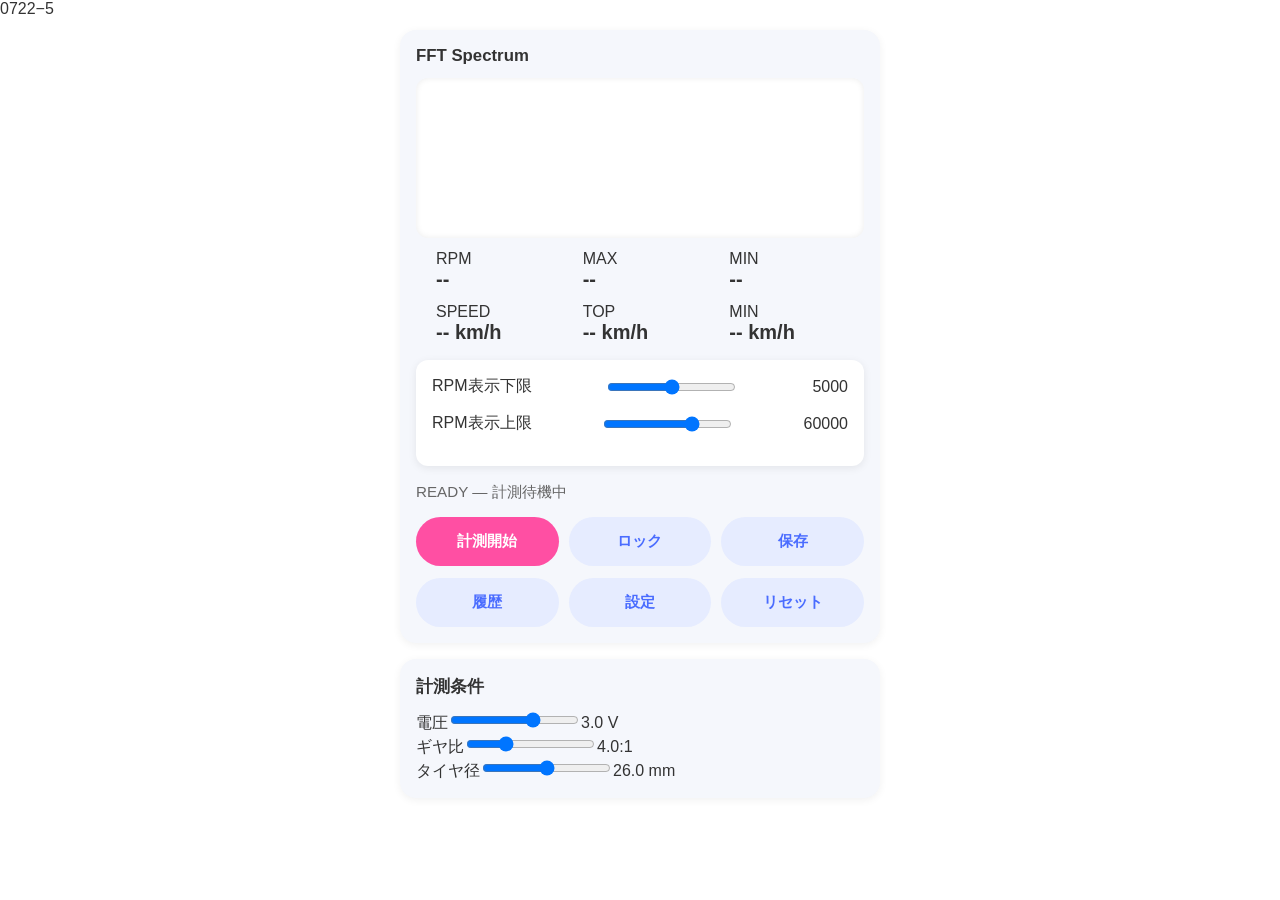
==== index.html @ 45d3fe0c "Refactor index.html for UI improvements and updates Updated styles and structure for improved layout" ====
0722−5

<!DOCTYPE html>
<html lang="ja">
<head>
  <meta charset="UTF-8">
  <title>RPM Analyzer — Advanced FFT</title>
  <meta name="viewport" content="width=device-width, initial-scale=1.0, user-scalable=no, maximum-scale=1.0">
  <style>
    body { margin:0; padding:0; background:#fff; font-family:"Noto Sans JP",sans-serif; color:#333; }
    .main-container { padding:12px 16px; max-width:480px; margin:0 auto; }
    .card { background:#f5f7fc; border-radius:16px; padding:16px; margin-bottom:16px; box-shadow:0 2px 8px rgba(0,0,0,0.06); }
    .card-title { font-size:1.05rem; font-weight:700; margin-bottom:12px; }
    #waveCanvas { width:100%; height:160px; background:#fff; border-radius:12px; box-shadow:inset 0 0 6px rgba(0,0,0,0.08); display:block; }
    .rpm-grid, .speed-grid { display:grid; grid-template-columns:repeat(3,1fr); gap:12px; margin-top:12px; margin-left:20px; }
    .rpm-grid div, .speed-grid div { display:flex; flex-direction:column; }
    .rpm-grid span:last-child, .speed-grid span:last-child { font-weight:700; font-size:1.25rem; }
    .rpm-limit-box { margin:16px 0; padding:16px; background:#fff; border-radius:12px; box-shadow:0 2px 8px rgba(0,0,0,0.08); }
    .rpm-limit-row { display:flex; align-items:center; justify-content:space-between; margin-bottom:16px; }
    .limit-slider { flex:1; margin:0 12px; accent-color:#4fa3ff; }
    .limit-value { width:70px; text-align:right; font-weight:700; }
    .status-line { margin-top:12px; font-size:0.95rem; color:#666; }
    .btn-row { display:grid; grid-template-columns:repeat(3,1fr); gap:10px; }
    .primary-btn, .secondary-btn {
      padding:14px 0; border-radius:999px; font-weight:700; border:none; font-size:0.95rem;
    }
    .primary-btn { background:#ff4fa3; color:#fff; }
    .secondary-btn { background:#e6ecff; color:#4a6cff; }
    .realtime-buttons-2row { margin-top:14px; display:flex; flex-direction:column; gap:12px; }
    .modal-backdrop { position:fixed; inset:0; background:rgba(0,0,0,0.4); display:flex; justify-content:center; align-items:flex-end; }
    .modal { width:100%; max-width:480px; background:#f5f7fc; border-radius:18px 18px 0 0; padding:20px; }
    .hidden { display:none; }
  </style>
</head>
<body>
  <div class="main-container">
    <!-- FFTカード（1つだけ） -->
    <section class="card">
      <div class="card-title">FFT Spectrum</div>
      <canvas id="waveCanvas"></canvas>
      <div class="rpm-grid">
        <div><span>RPM</span><span id="rpmNow">--</span></div>
        <div><span>MAX</span><span id="rpmMax">--</span></div>
        <div><span>MIN</span><span id="rpmMin">--</span></div>
      </div>
      <div class="speed-grid">
        <div><span>SPEED</span><span id="speedNow">-- km/h</span></div>
        <div><span>TOP</span><span id="speedTop">-- km/h</span></div>
        <div><span>MIN</span><span id="speedMin">-- km/h</span></div>
      </div>

      <div class="rpm-limit-box">
        <div class="rpm-limit-row">
          <label>RPM表示下限</label>
          <input id="rpmMinLimit" type="range" min="0" max="10000" value="5000">
          <span id="rpmMinLimitValue">5000</span>
        </div>
        <div class="rpm-limit-row">
          <label>RPM表示上限</label>
          <input id="rpmMaxLimit" type="range" min="10000" max="80000" value="60000">
          <span id="rpmMaxLimitValue">60000</span>
        </div>
      </div>

      <div id="statusLine" class="status-line">READY — 計測待機中</div>

      <div class="realtime-buttons-2row">
        <div class="btn-row">
          <button id="startBtn" class="primary-btn">計測開始</button>
          <button id="lockBtn" class="secondary-btn">ロック</button>
          <button id="saveBtn" class="secondary-btn">保存</button>
        </div>
        <div class="btn-row">
          <button id="historyBtn2" class="secondary-btn">履歴</button>
          <button id="settingsBtn2" class="secondary-btn">設定</button>
          <button id="resetBtn" class="secondary-btn">リセット</button>
        </div>
      </div>
    </section>

    <!-- 計測条件カード -->
    <section class="card">
      <div class="card-title">計測条件</div>
      <div><label>電圧</label><input id="voltageRange" type="range" min="2.2" max="3.4" step="0.1" value="3.0"><span id="voltageLabel">3.0 V</span></div>
      <div><label>ギヤ比</label><input id="gearRange" type="range" min="0" max="7" step="1" value="2"><span id="gearLabel">4.0:1</span></div>
      <div><label>タイヤ径</label><input id="tireRange" type="range" min="24.0" max="28.0" step="0.5" value="26.0"><span id="tireLabel">26.0 mm</span></div>
    </section>
  </div>

  <!-- モーダル（簡略版） -->
  <div id="historyModalBackdrop" class="modal-backdrop hidden"><div class="modal">履歴（未実装）</div></div>
  <div id="saveModalBackdrop" class="modal-backdrop hidden"><div class="modal">保存（未実装）</div></div>
  <div id="settingsModalBackdrop" class="modal-backdrop hidden"><div class="modal">設定（未実装）</div></div>

  <script>
    const SAMPLE_RATE = 44100;
    const FFT_SIZE = 16384;

    let audioContext = null, analyser = null, micStream = null, fftBuffer;
    let running = false, locked = false;

    const state = { rpmNow:0, rpmMax:0, rpmMin:Infinity, speedNow:0, speedTop:0, speedMin:Infinity,
                    voltage:3.0, gearIndex:2, tireMm:26.0 };

    const UI = {
      waveCanvas: document.getElementById("waveCanvas"),
      rpmNow: document.getElementById("rpmNow"), rpmMax: document.getElementById("rpmMax"), rpmMin: document.getElementById("rpmMin"),
      speedNow: document.getElementById("speedNow"), speedTop: document.getElementById("speedTop"), speedMin: document.getElementById("speedMin"),
      statusLine: document.getElementById("statusLine"),
      startBtn: document.getElementById("startBtn"),
      lockBtn: document.getElementById("lockBtn"),
      saveBtn: document.getElementById("saveBtn"),
      resetBtn: document.getElementById("resetBtn"),
      historyBtn2: document.getElementById("historyBtn2"),
      settingsBtn2: document.getElementById("settingsBtn2"),
      rpmMinLimit: document.getElementById("rpmMinLimit"),
      rpmMaxLimit: document.getElementById("rpmMaxLimit"),
      rpmMinLimitValue: document.getElementById("rpmMinLimitValue"),
      rpmMaxLimitValue: document.getElementById("rpmMaxLimitValue"),
      voltageRange: document.getElementById("voltageRange"), voltageLabel: document.getElementById("voltageLabel"),
      gearRange: document.getElementById("gearRange"), gearLabel: document.getElementById("gearLabel"),
      tireRange: document.getElementById("tireRange"), tireLabel: document.getElementById("tireLabel")
    };

    function resizeCanvas() {
      const c = UI.waveCanvas;
      c.width = c.clientWidth * (window.devicePixelRatio || 1);
      c.height = 160 * (window.devicePixelRatio || 1);
    }

    async function initAudio() {
      if (audioContext) return;
      audioContext = new (window.AudioContext || window.webkitAudioContext)({ sampleRate: SAMPLE_RATE });
      micStream = await navigator.mediaDevices.getUserMedia({ audio: { echoCancellation:false, noiseSuppression:false, autoGainControl:false }});
      const source = audioContext.createMediaStreamSource(micStream);
      analyser = audioContext.createAnalyser();
      analyser.fftSize = FFT_SIZE;
      analyser.smoothingTimeConstant = 0;
      source.connect(analyser);
      fftBuffer = new Float32Array(analyser.frequencyBinCount);
    }

    function drawFFT() {
      if (!analyser) return;
      analyser.getFloatFrequencyData(fftBuffer);
      const ctx = UI.waveCanvas.getContext("2d");
      const w = UI.waveCanvas.width, h = UI.waveCanvas.height;
      ctx.clearRect(0, 0, w, h);
      ctx.beginPath();
      ctx.strokeStyle = "#4a6cff";
      ctx.lineWidth = 2.5;
      for (let x = 0; x < w; x++) {
        const idx = Math.floor(x / w * fftBuffer.length);
        const val = (fftBuffer[idx] + 110) / 110;
        const y = h * (1 - Math.max(0, val));
        x === 0 ? ctx.moveTo(x, y) : ctx.lineTo(x, y);
      }
      ctx.stroke();
    }

    function detectPeak() {
      if (!analyser) return null;
      analyser.getFloatFrequencyData(fftBuffer);
      let max = -Infinity, idx = 0;
      for (let i = 0; i < fftBuffer.length; i++) {
        if (fftBuffer[i] > max) { max = fftBuffer[i]; idx = i; }
      }
      return idx * (SAMPLE_RATE / 2) / fftBuffer.length;
    }

    function computeRpm(peakHz) {
      if (!peakHz) return 0;
      return Math.round(peakHz * 60);
    }

    function updateUI(rpm) {
      if (!rpm || !isFinite(rpm)) return;
      state.rpmNow = rpm;
      state.rpmMax = Math.max(state.rpmMax, rpm);
      state.rpmMin = Math.min(state.rpmMin, rpm);
      UI.rpmNow.textContent = Math.round(rpm);
      UI.rpmMax.textContent = Math.round(state.rpmMax);
      UI.rpmMin.textContent = Math.round(state.rpmMin);
    }

    function loop() {
      if (!running || locked) return requestAnimationFrame(loop);
      drawFFT();
      const rpm = computeRpm(detectPeak());
      updateUI(rpm);
      requestAnimationFrame(loop);
    }

    // ボタン類の機能復活
    UI.startBtn.addEventListener("click", async () => {
      try {
        if (!audioContext) await initAudio();
        running = true;
        locked = false;
        UI.statusLine.textContent = "MEASURING — 計測中";
        loop();
      } catch(e) { UI.statusLine.textContent = "マイクエラー"; }
    });

    UI.lockBtn.addEventListener("click", () => {
      locked = !locked;
      UI.lockBtn.textContent = locked ? "ロック解除" : "ロック";
      UI.statusLine.textContent = locked ? "LOCKED — 停止中" : "MEASURING — 計測中";
    });

    UI.resetBtn.addEventListener("click", () => {
      running = false;
      locked = false;
      state.rpmNow = state.rpmMax = 0; state.rpmMin = Infinity;
      UI.rpmNow.textContent = UI.rpmMax.textContent = UI.rpmMin.textContent = "--";
      UI.speedNow.textContent = UI.speedTop.textContent = UI.speedMin.textContent = "-- km/h";
      UI.statusLine.textContent = "READY — 計測待機中";
    });

    // その他ボタン（仮）
    UI.historyBtn2.addEventListener("click", () => alert("履歴機能は現在開発中です"));
    UI.settingsBtn2.addEventListener("click", () => alert("設定機能は現在開発中です"));
    UI.saveBtn.addEventListener("click", () => alert("保存機能は現在開発中です"));

    window.addEventListener("load", () => {
      resizeCanvas();
      UI.rpmMinLimitValue.textContent = UI.rpmMinLimit.value;
      UI.rpmMaxLimitValue.textContent = UI.rpmMaxLimit.value;
    });
  </script>
</body>
</html>
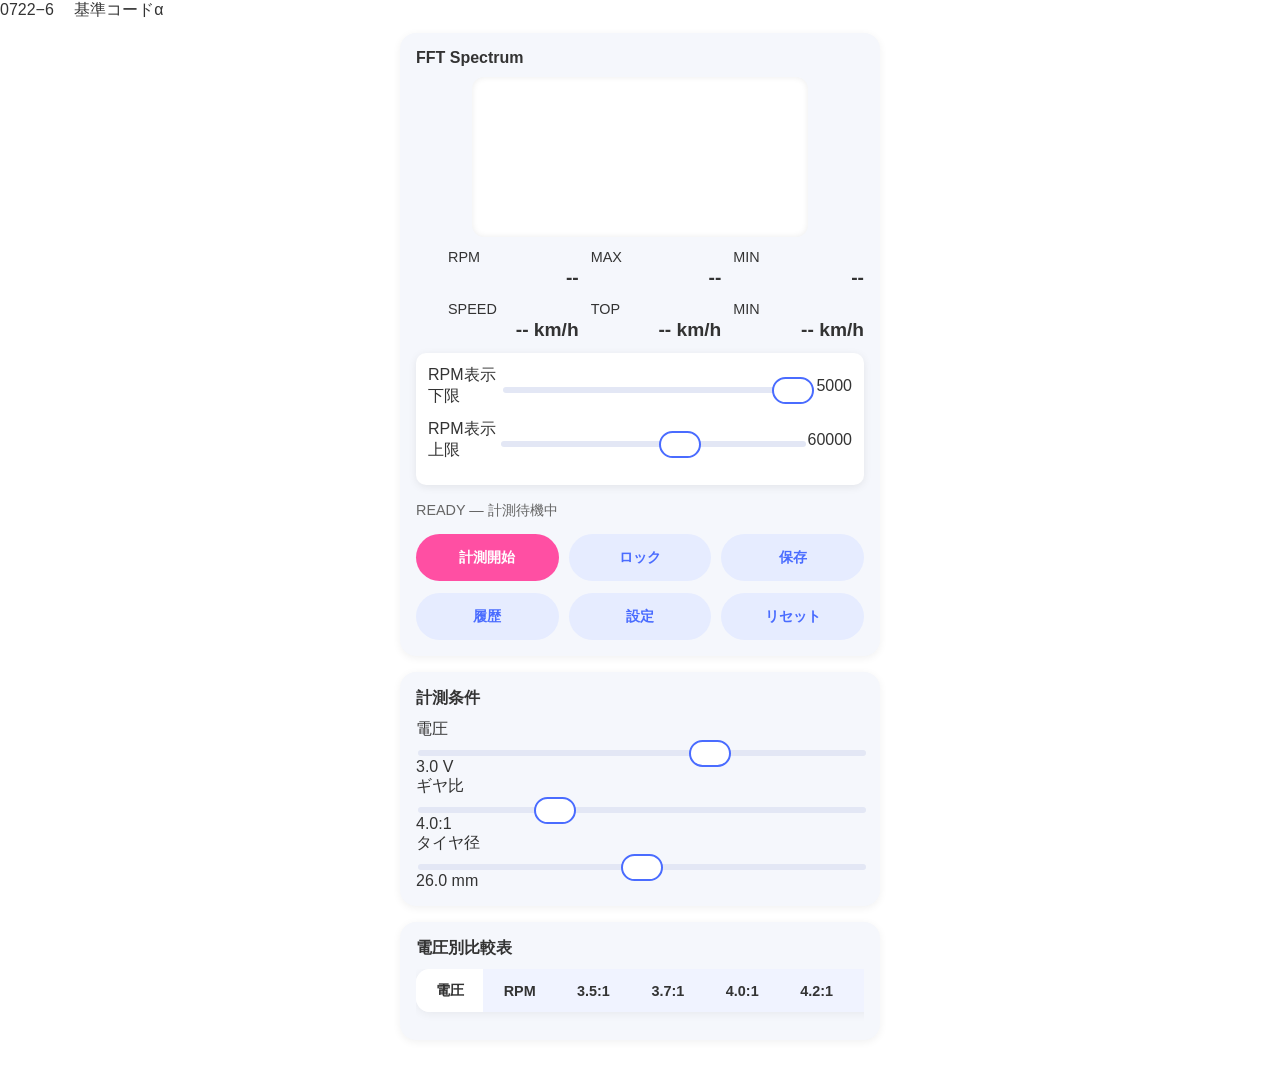
==== commit eedb7250: "Fix typo in print statement" ====
--- a/index.html
+++ b/index.html
@@ -1,48 +1,383 @@
-0722−5
+0722−6　
+基準コードα
+
 
 <!DOCTYPE html>
 <html lang="ja">
 <head>
   <meta charset="UTF-8">
   <title>RPM Analyzer — Advanced FFT</title>
-  <meta name="viewport" content="width=device-width, initial-scale=1.0, user-scalable=no, maximum-scale=1.0">
+  <meta name="viewport"
+        content="width=device-width, initial-scale=1.0,
+                 user-scalable=no, maximum-scale=1.0">
+
   <style>
-    body { margin:0; padding:0; background:#fff; font-family:"Noto Sans JP",sans-serif; color:#333; }
-    .main-container { padding:12px 16px; max-width:480px; margin:0 auto; }
-    .card { background:#f5f7fc; border-radius:16px; padding:16px; margin-bottom:16px; box-shadow:0 2px 8px rgba(0,0,0,0.06); }
-    .card-title { font-size:1.05rem; font-weight:700; margin-bottom:12px; }
-    #waveCanvas { width:100%; height:160px; background:#fff; border-radius:12px; box-shadow:inset 0 0 6px rgba(0,0,0,0.08); display:block; }
-    .rpm-grid, .speed-grid { display:grid; grid-template-columns:repeat(3,1fr); gap:12px; margin-top:12px; margin-left:20px; }
-    .rpm-grid div, .speed-grid div { display:flex; flex-direction:column; }
-    .rpm-grid span:last-child, .speed-grid span:last-child { font-weight:700; font-size:1.25rem; }
-    .rpm-limit-box { margin:16px 0; padding:16px; background:#fff; border-radius:12px; box-shadow:0 2px 8px rgba(0,0,0,0.08); }
-    .rpm-limit-row { display:flex; align-items:center; justify-content:space-between; margin-bottom:16px; }
-    .limit-slider { flex:1; margin:0 12px; accent-color:#4fa3ff; }
-    .limit-value { width:70px; text-align:right; font-weight:700; }
-    .status-line { margin-top:12px; font-size:0.95rem; color:#666; }
-    .btn-row { display:grid; grid-template-columns:repeat(3,1fr); gap:10px; }
-    .primary-btn, .secondary-btn {
-      padding:14px 0; border-radius:999px; font-weight:700; border:none; font-size:0.95rem;
-    }
-    .primary-btn { background:#ff4fa3; color:#fff; }
-    .secondary-btn { background:#e6ecff; color:#4a6cff; }
-    .realtime-buttons-2row { margin-top:14px; display:flex; flex-direction:column; gap:12px; }
-    .modal-backdrop { position:fixed; inset:0; background:rgba(0,0,0,0.4); display:flex; justify-content:center; align-items:flex-end; }
-    .modal { width:100%; max-width:480px; background:#f5f7fc; border-radius:18px 18px 0 0; padding:20px; }
-    .hidden { display:none; }
+    /* =============================
+   全体レイアウト
+============================= */
+body {
+  margin: 0;
+  padding: 0;
+  background: #ffffff;
+  font-family: "Noto Sans JP", -apple-system, BlinkMacSystemFont, sans-serif;
+  color: #333;
+  overflow-x: hidden;
+}
+
+.main-container {
+  padding: 12px 16px 16px 16px;
+  max-width: 480px;
+  margin: 0 auto;
+}
+
+/* =============================
+   カード
+============================= */
+.card {
+  background: #f5f7fc;
+  border-radius: 16px;
+  padding: 16px;
+  margin-bottom: 16px;
+  box-shadow: 0 2px 8px rgba(0,0,0,0.06);
+}
+.card-title {
+  font-size: 1rem;
+  font-weight: 700;
+  margin-bottom: 10px;
+}
+
+/* =============================
+   FFT Canvas
+============================= */
+#waveCanvas {
+  width: 75%;
+  height: 160px;
+  background: #ffffff;
+  border-radius: 12px;
+  box-shadow: inset 0 0 6px rgba(0,0,0,0.08);
+  margin: 0 auto;
+  display: block;
+}
+
+/* =============================
+   RPM / SPEED グリッド
+============================= */
+.rpm-grid, .speed-grid {
+  display: grid;
+  grid-template-columns: repeat(3, 1fr);
+  gap: 12px;
+  margin-top: 12px;
+  margin-left: 32px;
+}
+.rpm-grid div, .speed-grid div {
+  display: flex;
+  flex-direction: column;
+  font-size: 0.9rem;
+}
+.rpm-grid span:last-child,
+.speed-grid span:last-child {
+  font-weight: 700;
+  margin-top: 2px;
+  text-align: right;
+  font-size: 1.2rem;
+}
+
+/* =============================
+   RPM 表示範囲
+============================= */
+.rpm-limit-box {
+  margin: 12px 0 16px 0;
+  padding: 12px;
+  background: #ffffff;
+  border-radius: 10px;
+  box-shadow: 0 2px 8px rgba(0,0,0,0.08);
+}
+.rpm-limit-row {
+  display: flex;
+  align-items: center;
+  justify-content: space-between;
+  margin-bottom: 12px;
+}
+.limit-slider {
+  flex: 1;
+  margin: 0 10px;
+  accent-color: #4fa3ff;
+}
+.limit-value {
+  width: 60px;
+  text-align: right;
+  font-size: 0.9rem;
+}
+
+/* =============================
+   ステータスライン
+============================= */
+.status-line {
+  margin-top: 12px;
+  font-size: 0.9rem;
+  color: #666;
+}
+
+/* =============================
+   ボタン
+============================= */
+.realtime-buttons-2row {
+  margin-top: 14px;
+  display: flex;
+  flex-direction: column;
+  gap: 12px;
+}
+.btn-row {
+  display: grid;
+  grid-template-columns: repeat(3, 1fr);
+  gap: 10px;
+}
+.primary-btn, .secondary-btn {
+  padding: 14px 0;
+  border-radius: 999px;
+  font-size: 0.9rem;
+  font-weight: 700;
+  border: none;
+}
+.primary-btn {
+  background: #ff4fa3;
+  color: #fff;
+}
+.secondary-btn {
+  background: #e6ecff;
+  color: #4a6cff;
+}
+
+/* =============================
+   スライダー
+============================= */
+input[type="range"] {
+  width: 100%;
+  -webkit-appearance: none;
+  height: 6px;
+  border-radius: 999px;
+  background: #e3e7f5;
+  outline: none;
+  margin-top: 10px;
+}
+input[type="range"]::-webkit-slider-thumb {
+  -webkit-appearance: none;
+  width: 42px;
+  height: 27px;
+  background: #ffffff;
+  border-radius: 999px;
+  border: 2px solid #4a6cff;
+}
+
+/* =============================
+   比較表
+============================= */
+.comparison-wrapper {
+  overflow-x: auto;
+  padding-bottom: 12px;
+  margin-top: 10px;
+}
+.comparison-table {
+  border-collapse: separate;
+  border-spacing: 0;
+  width: 100%;
+  min-width: 760px;
+  background: #ffffff;
+  border-radius: 14px;
+  overflow: hidden;
+  box-shadow: 0 2px 10px rgba(0,0,0,0.06);
+}
+.comparison-table thead th {
+  position: sticky;
+  top: 0;
+  background: #f0f3ff;
+  z-index: 3;
+  font-weight: 700;
+  padding: 12px 8px;
+  font-size: 0.9rem;
+}
+.comparison-table td:first-child,
+.comparison-table th:first-child {
+  position: sticky;
+  left: 0;
+  background: #ffffff;
+  z-index: 2;
+}
+.comparison-table td {
+  padding: 14px 8px;
+  font-size: 0.95rem;
+}
+
+/* =============================
+   モーダル共通
+============================= */
+.modal-backdrop {
+  position: fixed;
+  inset: 0;
+  background: rgba(0,0,0,0.35);
+  display: flex;
+  justify-content: center;
+  align-items: flex-end;
+}
+.modal {
+  width: 100%;
+  max-width: 480px;
+  background: #f5f7fc;
+  border-radius: 18px 18px 0 0;
+  padding: 18px;
+  position: relative;
+  margin: 0 auto;
+}
+.modal-title {
+  font-size: 1.1rem;
+  font-weight: 700;
+  margin-bottom: 12px;
+}
+.hidden {
+  display: none;
+}
+
+/* =============================
+   履歴モーダル
+============================= */
+.history-filter {
+  display: grid;
+  grid-template-columns: repeat(3, 1fr);
+  grid-template-rows: repeat(2, auto);
+  gap: 10px;
+  margin-bottom: 8px;
+}
+.history-filter label {
+  font-size: 0.8rem;
+  margin-bottom: 2px;
+  display: block;
+}
+.history-filter select {
+  width: 100%;
+  height: 48px;
+  padding: 10px;
+  border-radius: 10px;
+  border: 1px solid #c7d6ff;
+  background: #ffffff;
+  font-size: 0.9rem;
+}
+
+#historySearchBtn {
+  width: 100%;
+  height: 48px;
+  border-radius: 10px;
+  background: #4a6cff;
+  color: #fff;
+  font-size: 1rem;
+  font-weight: 700;
+  border: none;
+  margin-top: 4px;
+}
+
+.history-scroll {
+  overflow-x: auto;
+}
+.history-header-row {
+  background: #e6ecff;
+  padding: 8px;
+  font-size: 0.9rem;
+  font-weight: 700;
+  display: grid;
+  grid-template-columns:
+    96px 120px 80px 80px 80px 80px 80px 80px;
+  border-bottom: 1px solid #c7d6ff;
+  white-space: nowrap;
+}
+.history-row {
+  display: grid;
+  grid-template-columns:
+    96px 120px 80px 80px 80px 80px 80px 80px;
+  padding: 8px;
+  border-bottom: 1px solid #e3e7f5;
+  font-size: 0.9rem;
+}
+
+/* =============================
+   保存モーダル
+============================= */
+.text-input {
+  width: 100%;
+  padding: 10px;
+  border-radius: 10px;
+  border: 1px solid #c7d6ff;
+  background: #ffffff;
+  font-size: 1rem;
+  height: 48px;
+}
+
+#saveConfirmBtn {
+  width: 100%;
+  padding: 16px 0;
+  border-radius: 999px;
+  background: #ff4fa3;
+  color: #fff;
+  font-weight: 700;
+  font-size: 1.6rem;
+  border: none;
+  margin-top: 12px;
+}
+
+.close-btn {
+  width: 100%;
+  padding: 16px 0;
+  border-radius: 999px;
+  background: #e6ecff;
+  color: #4a6cff;
+  font-weight: 700;
+  font-size: 1.6rem;
+  border: none;
+  margin-top: 12px;
+}
+
+/* =============================
+   設定モーダル
+============================= */
+.help-btn {
+  position: absolute;
+  top: 12px;
+  right: 12px;
+  width: 32px;
+  height: 32px;
+  border-radius: 50%;
+  border: none;
+  background: #e6ecff;
+  color: #4a6cff;
+  font-weight: 700;
+}
+.help-text {
+  font-size: 0.85rem;
+  background: #ffffff;
+  border-radius: 8px;
+  padding: 8px;
+  margin-bottom: 10px;
+  border: 1px solid #c7d6ff;
+}
+
   </style>
 </head>
+
 <body>
+
   <div class="main-container">
-    <!-- FFTカード（1つだけ） -->
+
+    <!-- =============================
+         FFT カード
+    ============================== -->
     <section class="card">
       <div class="card-title">FFT Spectrum</div>
       <canvas id="waveCanvas"></canvas>
+
       <div class="rpm-grid">
         <div><span>RPM</span><span id="rpmNow">--</span></div>
         <div><span>MAX</span><span id="rpmMax">--</span></div>
         <div><span>MIN</span><span id="rpmMin">--</span></div>
       </div>
+
       <div class="speed-grid">
         <div><span>SPEED</span><span id="speedNow">-- km/h</span></div>
         <div><span>TOP</span><span id="speedTop">-- km/h</span></div>
@@ -52,12 +387,12 @@
       <div class="rpm-limit-box">
         <div class="rpm-limit-row">
           <label>RPM表示下限</label>
-          <input id="rpmMinLimit" type="range" min="0" max="10000" value="5000">
+          <input id="rpmMinLimit" type="range" min="0" max="5000" value="5000">
           <span id="rpmMinLimitValue">5000</span>
         </div>
         <div class="rpm-limit-row">
           <label>RPM表示上限</label>
-          <input id="rpmMaxLimit" type="range" min="10000" max="80000" value="60000">
+          <input id="rpmMaxLimit" type="range" min="30000" max="80000" value="60000">
           <span id="rpmMaxLimitValue">60000</span>
         </div>
       </div>
@@ -78,155 +413,687 @@
       </div>
     </section>
 
-    <!-- 計測条件カード -->
+    <!-- =============================
+         計測条件カード
+    ============================== -->
     <section class="card">
       <div class="card-title">計測条件</div>
-      <div><label>電圧</label><input id="voltageRange" type="range" min="2.2" max="3.4" step="0.1" value="3.0"><span id="voltageLabel">3.0 V</span></div>
-      <div><label>ギヤ比</label><input id="gearRange" type="range" min="0" max="7" step="1" value="2"><span id="gearLabel">4.0:1</span></div>
-      <div><label>タイヤ径</label><input id="tireRange" type="range" min="24.0" max="28.0" step="0.5" value="26.0"><span id="tireLabel">26.0 mm</span></div>
+
+      <div class="setting-item">
+        <div class="setting-label">電圧</div>
+        <input id="voltageRange" type="range" min="2.2" max="3.4" step="0.1" value="3.0">
+        <div id="voltageLabel">3.0 V</div>
+      </div>
+
+      <div class="setting-item">
+        <div class="setting-label">ギヤ比</div>
+        <input id="gearRange" type="range" min="0" max="7" step="1" value="2">
+        <div id="gearLabel">4.0:1</div>
+      </div>
+
+      <div class="setting-item">
+        <div class="setting-label">タイヤ径</div>
+        <input id="tireRange" type="range" min="24.0" max="28.0" step="0.5" value="26.0">
+        <div id="tireLabel">26.0 mm</div>
+      </div>
     </section>
+
+    <!-- =============================
+         比較表カード
+    ============================== -->
+    <section class="card">
+      <div class="card-title">電圧別比較表</div>
+      <div class="comparison-wrapper">
+        <table class="comparison-table">
+          <thead>
+            <tr>
+              <th>電圧</th>
+              <th>RPM</th>
+              <th>3.5:1</th>
+              <th>3.7:1</th>
+              <th>4.0:1</th>
+              <th>4.2:1</th>
+              <th>5.0:1</th>
+              <th>6.4:1</th>
+              <th>8.75:1</th>
+              <th>11.2:1</th>
+            </tr>
+          </thead>
+          <tbody id="comparisonBody"></tbody>
+        </table>
+      </div>
+    </section>
+
+  </div><!-- main-container 終了 -->
+
+
+  <!-- =============================
+       履歴モーダル
+  ============================== -->
+  <div id="historyModalBackdrop" class="modal-backdrop hidden">
+    <div class="modal">
+      <div class="modal-title">履歴一覧</div>
+
+      <div class="history-filter">
+        <div>
+          <label for="filterVoltage">電圧</label>
+          <select id="filterVoltage"></select>
+        </div>
+
+        <div>
+          <label for="filterGear">ギヤ比</label>
+          <select id="filterGear"></select>
+        </div>
+
+        <div>
+          <label for="filterTire">タイヤ径</label>
+          <select id="filterTire"></select>
+        </div>
+
+        <div>
+          <label for="filterMotor">モーター</label>
+          <select id="filterMotor"></select>
+        </div>
+
+        <div>
+          <label for="filterName">名前</label>
+          <select id="filterName"></select>
+        </div>
+
+        <button id="historySearchBtn">検索</button>
+      </div>
+
+      <div class="history-scroll">
+        <div class="history-header-row">
+          <span>日付</span>
+          <span>名前</span>
+          <span>モーター</span>
+          <span>速度</span>
+          <span>RPM</span>
+          <span>電圧</span>
+          <span>ギヤ比</span>
+          <span>タイヤ径</span>
+        </div>
+
+        <div id="historyList"></div>
+      </div>
+
+      <button id="closeHistory" class="close-btn">閉じる</button>
+    </div>
   </div>
 
-  <!-- モーダル（簡略版） -->
-  <div id="historyModalBackdrop" class="modal-backdrop hidden"><div class="modal">履歴（未実装）</div></div>
-  <div id="saveModalBackdrop" class="modal-backdrop hidden"><div class="modal">保存（未実装）</div></div>
-  <div id="settingsModalBackdrop" class="modal-backdrop hidden"><div class="modal">設定（未実装）</div></div>
-
+  <!-- =============================
+       保存モーダル
+  ============================== -->
+  <div id="saveModalBackdrop" class="modal-backdrop hidden">
+    <div class="modal">
+      <div class="modal-title">保存</div>
+
+      <input id="saveNameInput" class="text-input" placeholder="名前を入力">
+
+      <select id="motorTypeSelect" class="text-input">
+        <option value="">モーターを選択</option>
+        <option value="REV">REV</option>
+        <option value="AT">AT</option>
+        <option value="PRO">PRO</option>
+      </select>
+
+      <button id="saveConfirmBtn">保存する</button>
+      <button id="saveCancelBtn" class="close-btn">キャンセル</button>
+    </div>
+  </div>
+
+  <!-- =============================
+       設定モーダル
+  ============================== -->
+  <div id="settingsModalBackdrop" class="modal-backdrop hidden">
+    <div class="modal">
+      <div class="modal-title">設定</div>
+
+      <button id="helpButton" class="help-btn">？</button>
+      <div id="helpText" class="help-text hidden">
+        FFT計測の補正値などを設定できます。
+      </div>
+
+      <div class="setting-item">
+        <div class="setting-label">ノイズ除去</div>
+        <input id="noiseRange" type="range" min="0" max="40" value="20">
+        <div id="noiseLabel">20 dB</div>
+      </div>
+
+      <div class="setting-item">
+        <div class="setting-label">RPM補正係数</div>
+        <input id="rpmCalRange" type="range" min="0.80" max="1.20" step="0.01" value="1.00">
+        <div id="rpmCalLabel">1.00</div>
+      </div>
+
+      <div class="setting-item">
+        <div class="setting-label">負荷補正</div>
+        <input id="loadFactorRange" type="range" min="0" max="30" value="0">
+        <div id="loadFactorLabel">0%</div>
+      </div>
+
+      <button id="settingsResetBtn" class="close-btn">初期化</button>
+      <button id="closeSettings" class="close-btn">閉じる</button>
+    </div>
+  </div>
+
+  <!-- =============================
+       JS 統合ポイント
+  ============================== -->
   <script>
-    const SAMPLE_RATE = 44100;
-    const FFT_SIZE = 16384;
-
-    let audioContext = null, analyser = null, micStream = null, fftBuffer;
-    let running = false, locked = false;
-
-    const state = { rpmNow:0, rpmMax:0, rpmMin:Infinity, speedNow:0, speedTop:0, speedMin:Infinity,
-                    voltage:3.0, gearIndex:2, tireMm:26.0 };
-
-    const UI = {
-      waveCanvas: document.getElementById("waveCanvas"),
-      rpmNow: document.getElementById("rpmNow"), rpmMax: document.getElementById("rpmMax"), rpmMin: document.getElementById("rpmMin"),
-      speedNow: document.getElementById("speedNow"), speedTop: document.getElementById("speedTop"), speedMin: document.getElementById("speedMin"),
-      statusLine: document.getElementById("statusLine"),
-      startBtn: document.getElementById("startBtn"),
-      lockBtn: document.getElementById("lockBtn"),
-      saveBtn: document.getElementById("saveBtn"),
-      resetBtn: document.getElementById("resetBtn"),
-      historyBtn2: document.getElementById("historyBtn2"),
-      settingsBtn2: document.getElementById("settingsBtn2"),
-      rpmMinLimit: document.getElementById("rpmMinLimit"),
-      rpmMaxLimit: document.getElementById("rpmMaxLimit"),
-      rpmMinLimitValue: document.getElementById("rpmMinLimitValue"),
-      rpmMaxLimitValue: document.getElementById("rpmMaxLimitValue"),
-      voltageRange: document.getElementById("voltageRange"), voltageLabel: document.getElementById("voltageLabel"),
-      gearRange: document.getElementById("gearRange"), gearLabel: document.getElementById("gearLabel"),
-      tireRange: document.getElementById("tireRange"), tireLabel: document.getElementById("tireLabel")
-    };
-
-    function resizeCanvas() {
-      const c = UI.waveCanvas;
-      c.width = c.clientWidth * (window.devicePixelRatio || 1);
-      c.height = 160 * (window.devicePixelRatio || 1);
+    /* =============================
+   JS1 — FFT / Audio / Peak / RPM
+============================= */
+
+/* ---- 定数 ---- */
+const SAMPLE_RATE = 48000;
+const FFT_SIZE = 16384;
+const HARMONIC_MAX = 6;
+
+/* ---- 状態 ---- */
+let audioContext = null;
+let analyser = null;
+let micStream = null;
+let fftBuffer = new Float32Array(FFT_SIZE);
+
+let running = false;
+let locked = false;
+
+/* ---- UI 参照（PART 1/2 の HTML と連結） ---- */
+const UI = {
+  waveCanvas: document.getElementById("waveCanvas"),
+
+  rpmNow: document.getElementById("rpmNow"),
+  rpmMax: document.getElementById("rpmMax"),
+  rpmMin: document.getElementById("rpmMin"),
+
+  speedNow: document.getElementById("speedNow"),
+  speedTop: document.getElementById("speedTop"),
+  speedMin: document.getElementById("speedMin"),
+
+  rpmMinLimit: document.getElementById("rpmMinLimit"),
+  rpmMaxLimit: document.getElementById("rpmMaxLimit"),
+  rpmMinLimitValue: document.getElementById("rpmMinLimitValue"),
+  rpmMaxLimitValue: document.getElementById("rpmMaxLimitValue"),
+
+  startBtn: document.getElementById("startBtn"),
+  lockBtn: document.getElementById("lockBtn"),
+  saveBtn: document.getElementById("saveBtn"),
+  resetBtn: document.getElementById("resetBtn"),
+  historyBtn2: document.getElementById("historyBtn2"),
+  settingsBtn2: document.getElementById("settingsBtn2"),
+
+  statusLine: document.getElementById("statusLine"),
+
+  voltageRange: document.getElementById("voltageRange"),
+  voltageLabel: document.getElementById("voltageLabel"),
+  gearRange: document.getElementById("gearRange"),
+  gearLabel: document.getElementById("gearLabel"),
+  tireRange: document.getElementById("tireRange"),
+  tireLabel: document.getElementById("tireLabel"),
+
+  comparisonBody: document.getElementById("comparisonBody"),
+
+  historyModal: document.getElementById("historyModalBackdrop"),
+  filterVoltage: document.getElementById("filterVoltage"),
+  filterGear: document.getElementById("filterGear"),
+  filterTire: document.getElementById("filterTire"),
+  filterMotor: document.getElementById("filterMotor"),
+  filterName: document.getElementById("filterName"),
+  historySearchBtn: document.getElementById("historySearchBtn"),
+  historyList: document.getElementById("historyList"),
+  closeHistory: document.getElementById("closeHistory"),
+
+  saveModal: document.getElementById("saveModalBackdrop"),
+  saveNameInput: document.getElementById("saveNameInput"),
+  motorTypeSelect: document.getElementById("motorTypeSelect"),
+  saveConfirmBtn: document.getElementById("saveConfirmBtn"),
+  saveCancelBtn: document.getElementById("saveCancelBtn"),
+
+  settingsModal: document.getElementById("settingsModalBackdrop"),
+  helpButton: document.getElementById("helpButton"),
+  helpText: document.getElementById("helpText"),
+  noiseRange: document.getElementById("noiseRange"),
+  noiseLabel: document.getElementById("noiseLabel"),
+  rpmCalRange: document.getElementById("rpmCalRange"),
+  rpmCalLabel: document.getElementById("rpmCalLabel"),
+  loadFactorRange: document.getElementById("loadFactorRange"),
+  loadFactorLabel: document.getElementById("loadFactorLabel"),
+  settingsResetBtn: document.getElementById("settingsResetBtn"),
+  closeSettings: document.getElementById("closeSettings"),
+};
+
+/* =============================
+   Audio 初期化（集音機能 完全版）
+============================= */
+async function initAudio() {
+  if (audioContext) return;  // 二重初期化防止
+
+  // AudioContext 作成（サンプルレート固定）
+  audioContext = new (window.AudioContext || window.webkitAudioContext)({
+    sampleRate: SAMPLE_RATE
+  });
+
+  // マイク入力取得
+  micStream = await navigator.mediaDevices.getUserMedia({
+    audio: {
+      echoCancellation: false,
+      noiseSuppression: false,
+      autoGainControl: false
     }
-
-    async function initAudio() {
-      if (audioContext) return;
-      audioContext = new (window.AudioContext || window.webkitAudioContext)({ sampleRate: SAMPLE_RATE });
-      micStream = await navigator.mediaDevices.getUserMedia({ audio: { echoCancellation:false, noiseSuppression:false, autoGainControl:false }});
-      const source = audioContext.createMediaStreamSource(micStream);
-      analyser = audioContext.createAnalyser();
-      analyser.fftSize = FFT_SIZE;
-      analyser.smoothingTimeConstant = 0;
-      source.connect(analyser);
-      fftBuffer = new Float32Array(analyser.frequencyBinCount);
+  });
+
+  // マイク → AudioContext
+  const source = audioContext.createMediaStreamSource(micStream);
+
+  // AnalyserNode（FFT用）
+  analyser = audioContext.createAnalyser();
+  analyser.fftSize = FFT_SIZE;
+  analyser.smoothingTimeConstant = 0.0;
+
+  // マイク → FFT
+  source.connect(analyser);
+
+  // FFTバッファ
+  fftBuffer = new Float32Array(analyser.frequencyBinCount);
+
+  console.log("🎤 集音機能：初期化完了");
+fftBuffer = new Float32Array(analyser.frequencyBinCount);
+
+}
+
+
+/* ---- FFT 描画 ---- */
+function drawFFT() {
+  analyser.getFloatFrequencyData(fftBuffer);
+
+  const width = UI.waveCanvas.width;
+  const height = UI.waveCanvas.height;
+  const ctx = UI.waveCanvas.getContext("2d");
+
+  ctx.clearRect(0, 0, width, height);
+  ctx.beginPath();
+  ctx.strokeStyle = "#4a6cff";
+  ctx.lineWidth = 1;
+
+  const nyquist = SAMPLE_RATE / 2;
+
+  const minRpm = parseInt(UI.rpmMinLimit.value, 10);
+  const maxRpm = parseInt(UI.rpmMaxLimit.value, 10);
+
+  const minHz = minRpm / 60;
+  const maxHz = maxRpm / 60;
+
+  const minIndex = Math.floor(minHz / nyquist * fftBuffer.length);
+  const maxIndex = Math.floor(maxHz / nyquist * fftBuffer.length);
+
+  for (let i = minIndex; i <= maxIndex; i++) {
+    const x = (i - minIndex) / (maxIndex - minIndex) * width;
+    const db = fftBuffer[i];
+    const norm = (db + 120) / 120;
+    const y = height - norm * height;
+
+    if (i === minIndex) ctx.moveTo(x, y);
+    else ctx.lineTo(x, y);
+  }
+
+  ctx.stroke();
+}
+
+/* ---- ピーク検出 ---- */
+function detectPeak() {
+  const nyquist = SAMPLE_RATE / 2;
+
+  const minRpm = parseInt(UI.rpmMinLimit.value, 10);
+  const maxRpm = parseInt(UI.rpmMaxLimit.value, 10);
+
+  const minHz = minRpm / 60;
+  const maxHz = maxRpm / 60;
+
+  const minIndex = Math.floor(minHz / nyquist * fftBuffer.length);
+  const maxIndex = Math.floor(maxHz / nyquist * fftBuffer.length);
+
+  let bestIndex = -1;
+  let bestValue = -Infinity;
+
+  for (let i = minIndex; i <= maxIndex; i++) {
+    const v = fftBuffer[i];
+    if (v > bestValue) {
+      bestValue = v;
+      bestIndex = i;
     }
-
-    function drawFFT() {
-      if (!analyser) return;
-      analyser.getFloatFrequencyData(fftBuffer);
-      const ctx = UI.waveCanvas.getContext("2d");
-      const w = UI.waveCanvas.width, h = UI.waveCanvas.height;
-      ctx.clearRect(0, 0, w, h);
-      ctx.beginPath();
-      ctx.strokeStyle = "#4a6cff";
-      ctx.lineWidth = 2.5;
-      for (let x = 0; x < w; x++) {
-        const idx = Math.floor(x / w * fftBuffer.length);
-        const val = (fftBuffer[idx] + 110) / 110;
-        const y = h * (1 - Math.max(0, val));
-        x === 0 ? ctx.moveTo(x, y) : ctx.lineTo(x, y);
-      }
-      ctx.stroke();
-    }
-
-    function detectPeak() {
-      if (!analyser) return null;
-      analyser.getFloatFrequencyData(fftBuffer);
-      let max = -Infinity, idx = 0;
-      for (let i = 0; i < fftBuffer.length; i++) {
-        if (fftBuffer[i] > max) { max = fftBuffer[i]; idx = i; }
-      }
-      return idx * (SAMPLE_RATE / 2) / fftBuffer.length;
-    }
-
-    function computeRpm(peakHz) {
-      if (!peakHz) return 0;
-      return Math.round(peakHz * 60);
-    }
-
-    function updateUI(rpm) {
-      if (!rpm || !isFinite(rpm)) return;
-      state.rpmNow = rpm;
-      state.rpmMax = Math.max(state.rpmMax, rpm);
-      state.rpmMin = Math.min(state.rpmMin, rpm);
-      UI.rpmNow.textContent = Math.round(rpm);
-      UI.rpmMax.textContent = Math.round(state.rpmMax);
-      UI.rpmMin.textContent = Math.round(state.rpmMin);
-    }
-
-    function loop() {
-      if (!running || locked) return requestAnimationFrame(loop);
-      drawFFT();
-      const rpm = computeRpm(detectPeak());
-      updateUI(rpm);
-      requestAnimationFrame(loop);
-    }
-
-    // ボタン類の機能復活
-    UI.startBtn.addEventListener("click", async () => {
-      try {
-        if (!audioContext) await initAudio();
-        running = true;
-        locked = false;
-        UI.statusLine.textContent = "MEASURING — 計測中";
-        loop();
-      } catch(e) { UI.statusLine.textContent = "マイクエラー"; }
+  }
+
+  if (bestIndex < 0) return null;
+
+  const peakHz = bestIndex * nyquist / fftBuffer.length;
+  return peakHz;
+}
+
+/* ---- RPM計算 ---- */
+function computeRpm(peakHz) {
+  if (!peakHz) return 0;
+
+  let rpm = peakHz * 60;
+
+  const cal = parseFloat(UI.rpmCalRange.value);
+  rpm *= cal;
+
+  const loadFactor = parseFloat(UI.loadFactorRange.value);
+  rpm *= (1 - loadFactor / 100);
+
+  return rpm;
+}
+/* =============================
+   JS2 — Speed / Comparison / Sliders / State
+============================= */
+
+/* ---- ギヤ比テーブル ---- */
+const gearRatios = [3.5, 3.7, 4.0, 4.2, 5.0, 6.4, 8.75, 11.2];
+
+function gearLabelFromIndex(idx) {
+  const labels = ["3.5:1","3.7:1","4.0:1","4.2:1","5.0:1","6.4:1","8.75:1","11.2:1"];
+  return labels[idx] || "4.0:1";
+}
+
+/* ---- 状態管理 ---- */
+const state = {
+  rpmNow: 0,
+  rpmMax: 0,
+  rpmMin: Infinity,
+
+  speedNow: 0,
+  speedTop: 0,
+  speedMin: Infinity,
+
+  voltage: 3.0,
+  gearIndex: 2,
+  tireMm: 26.0,
+
+  history: []
+};
+
+/* ---- 速度計算 ---- */
+function computeSpeed(rpm, gearRatio, tireMm) {
+  const wheelRpm = rpm / gearRatio;
+  const tireM = tireMm / 1000;
+  const speedMps = wheelRpm * tireM * Math.PI / 60;
+  return speedMps * 3.6;
+}
+
+/* ---- リアルタイム UI 更新 ---- */
+function updateRealtimeUI(rpm) {
+  if (!rpm || !isFinite(rpm)) return;
+
+  state.rpmNow = rpm;
+  state.rpmMax = Math.max(state.rpmMax, rpm);
+  state.rpmMin = Math.min(state.rpmMin, rpm);
+
+  const gearRatio = gearRatios[state.gearIndex] || 4.0;
+
+  const speedNow = computeSpeed(rpm, gearRatio, state.tireMm);
+  const speedTop = computeSpeed(state.rpmMax, gearRatio, state.tireMm);
+  const speedMin = computeSpeed(state.rpmMin, gearRatio, state.tireMm);
+
+  state.speedNow = speedNow;
+  state.speedTop = speedTop;
+  state.speedMin = speedMin;
+
+  UI.rpmNow.textContent = Math.round(state.rpmNow);
+  UI.rpmMax.textContent = Math.round(state.rpmMax);
+  UI.rpmMin.textContent = Math.round(state.rpmMin);
+
+  UI.speedNow.textContent = speedNow.toFixed(2) + " km/h";
+  UI.speedTop.textContent = speedTop.toFixed(2) + " km/h";
+  UI.speedMin.textContent = speedMin.toFixed(2) + " km/h";
+}
+
+/* ---- 比較表生成 ---- */
+function buildComparisonTable() {
+  UI.comparisonBody.innerHTML = "";
+
+  const voltages = [2.2, 2.4, 2.6, 2.8, 3.0, 3.2, 3.4];
+
+  voltages.forEach(v => {
+    const baseRpm = state.rpmNow || 30000;
+    const scale = v / state.voltage;
+    const rpm = baseRpm * scale;
+
+    const tr = document.createElement("tr");
+
+    const tdV = document.createElement("td");
+    tdV.textContent = v.toFixed(1) + " V";
+    tr.appendChild(tdV);
+
+    const tdR = document.createElement("td");
+    tdR.textContent = Math.round(rpm);
+    tr.appendChild(tdR);
+
+    gearRatios.forEach(gr => {
+      const td = document.createElement("td");
+      const sp = computeSpeed(rpm, gr, state.tireMm);
+      td.textContent = sp.toFixed(2);
+      tr.appendChild(td);
     });
 
-    UI.lockBtn.addEventListener("click", () => {
-      locked = !locked;
-      UI.lockBtn.textContent = locked ? "ロック解除" : "ロック";
-      UI.statusLine.textContent = locked ? "LOCKED — 停止中" : "MEASURING — 計測中";
-    });
-
-    UI.resetBtn.addEventListener("click", () => {
-      running = false;
-      locked = false;
-      state.rpmNow = state.rpmMax = 0; state.rpmMin = Infinity;
-      UI.rpmNow.textContent = UI.rpmMax.textContent = UI.rpmMin.textContent = "--";
-      UI.speedNow.textContent = UI.speedTop.textContent = UI.speedMin.textContent = "-- km/h";
-      UI.statusLine.textContent = "READY — 計測待機中";
-    });
-
-    // その他ボタン（仮）
-    UI.historyBtn2.addEventListener("click", () => alert("履歴機能は現在開発中です"));
-    UI.settingsBtn2.addEventListener("click", () => alert("設定機能は現在開発中です"));
-    UI.saveBtn.addEventListener("click", () => alert("保存機能は現在開発中です"));
-
-    window.addEventListener("load", () => {
-      resizeCanvas();
-      UI.rpmMinLimitValue.textContent = UI.rpmMinLimit.value;
-      UI.rpmMaxLimitValue.textContent = UI.rpmMaxLimit.value;
-    });
+    UI.comparisonBody.appendChild(tr);
+  });
+}
+
+/* ---- 計測条件スライダー ---- */
+UI.voltageRange.addEventListener("input", () => {
+  state.voltage = parseFloat(UI.voltageRange.value);
+  UI.voltageLabel.textContent = state.voltage.toFixed(1) + " V";
+});
+
+UI.gearRange.addEventListener("input", () => {
+  state.gearIndex = parseInt(UI.gearRange.value, 10);
+  UI.gearLabel.textContent = gearLabelFromIndex(state.gearIndex);
+});
+
+UI.tireRange.addEventListener("input", () => {
+  state.tireMm = parseFloat(UI.tireRange.value);
+  UI.tireLabel.textContent = state.tireMm.toFixed(1) + " mm";
+});
+
+/* ---- RPM 表示範囲 ---- */
+UI.rpmMinLimit.addEventListener("input", () => {
+  UI.rpmMinLimitValue.textContent = UI.rpmMinLimit.value;
+});
+UI.rpmMaxLimit.addEventListener("input", () => {
+  UI.rpmMaxLimitValue.textContent = UI.rpmMaxLimit.value;
+});
+
+/* ---- 初期表示 ---- */
+UI.voltageLabel.textContent = state.voltage.toFixed(1) + " V";
+UI.gearLabel.textContent = gearLabelFromIndex(state.gearIndex);
+UI.tireLabel.textContent = state.tireMm.toFixed(1) + " mm";
+UI.rpmMinLimitValue.textContent = UI.rpmMinLimit.value;
+UI.rpmMaxLimitValue.textContent = UI.rpmMaxLimit.value;
+
+
+/* =============================
+   JS3 — History / Save / Settings
+============================= */
+
+/* ---- 履歴描画 ---- */
+function renderHistory() {
+  UI.historyList.innerHTML = "";
+
+  state.history.forEach(h => {
+    const row = document.createElement("div");
+    row.className = "history-row";
+    row.innerHTML = `
+      <span>${h.date}</span>
+      <span>${h.name}</span>
+      <span>${h.motor}</span>
+      <span>${h.speed}</span>
+      <span>${h.rpm}</span>
+      <span>${h.voltage}</span>
+      <span>${h.gear}</span>
+      <span>${h.tire}</span>
+    `;
+    UI.historyList.appendChild(row);
+  });
+}
+
+/* ---- 履歴モーダル ---- */
+UI.historyBtn2.addEventListener("click", () => {
+  UI.historyModal.classList.remove("hidden");
+});
+UI.closeHistory.addEventListener("click", () => {
+  UI.historyModal.classList.add("hidden");
+});
+
+/* ---- 保存モーダル ---- */
+UI.saveBtn.addEventListener("click", () => {
+  UI.saveModal.classList.remove("hidden");
+});
+
+UI.saveCancelBtn.addEventListener("click", () => {
+  UI.saveModal.classList.add("hidden");
+});
+
+UI.saveConfirmBtn.addEventListener("click", () => {
+  const name = UI.saveNameInput.value.trim();
+  const motor = UI.motorTypeSelect.value;
+
+  if (!name || !motor) return;
+
+  const entry = {
+    date: new Date().toLocaleString(),
+    name,
+    motor,
+    speed: state.speedNow.toFixed(2),
+    rpm: Math.round(state.rpmNow),
+    voltage: state.voltage.toFixed(1),
+    gear: gearLabelFromIndex(state.gearIndex),
+    tire: state.tireMm.toFixed(1)
+  };
+
+  state.history.push(entry);
+  renderHistory();
+  UI.saveModal.classList.add("hidden");
+});
+
+/* ---- 設定モーダル ---- */
+UI.settingsBtn2.addEventListener("click", () => {
+  UI.settingsModal.classList.remove("hidden");
+});
+UI.closeSettings.addEventListener("click", () => {
+  UI.settingsModal.classList.add("hidden");
+});
+
+/* ---- 設定ヘルプ ---- */
+UI.helpButton.addEventListener("click", () => {
+  UI.helpText.classList.toggle("hidden");
+});
+
+/* ---- 設定スライダー ---- */
+UI.noiseRange.addEventListener("input", () => {
+  UI.noiseLabel.textContent = UI.noiseRange.value + " dB";
+});
+
+UI.rpmCalRange.addEventListener("input", () => {
+  UI.rpmCalLabel.textContent = UI.rpmCalRange.value;
+});
+
+UI.loadFactorRange.addEventListener("input", () => {
+  UI.loadFactorLabel.textContent = UI.loadFactorRange.value + "%";
+});
+
+/* ---- 設定初期化 ---- */
+UI.settingsResetBtn.addEventListener("click", () => {
+  UI.noiseRange.value = 20;
+  UI.noiseLabel.textContent = "20 dB";
+
+  UI.rpmCalRange.value = 1.00;
+  UI.rpmCalLabel.textContent = "1.00";
+
+  UI.loadFactorRange.value = 0;
+  UI.loadFactorLabel.textContent = "0%";
+});
+
+
+/* =============================
+   JS4 — Main Loop / Start / Lock / Reset
+============================= */
+
+/* ---- メインループ ---- */
+function loop() {
+  if (!running || locked) {
+    requestAnimationFrame(loop);
+    return;
+  }
+
+  drawFFT();                     // JS1
+  const peakHz = detectPeak();   // JS1
+  const rpm = computeRpm(peakHz); // JS1
+  updateRealtimeUI(rpm);         // JS2
+  buildComparisonTable();        // JS2
+
+  requestAnimationFrame(loop);
+}
+
+/* ---- 計測開始 ---- */
+UI.startBtn.addEventListener("click", async () => {
+  if (!audioContext) {
+    await initAudio();  // 集音初期化
+  } else if (audioContext.state === "suspended") {
+    await audioContext.resume();
+  }
+
+  running = true;
+  locked = false;
+
+  UI.statusLine.textContent = "MEASURING — 計測中";
+
+  mainLoop();  // JS1 のメインループ
+});
+
+
+/* ---- ロック ---- */
+UI.lockBtn.addEventListener("click", () => {
+  locked = !locked;
+  UI.lockBtn.textContent = locked ? "ロック解除" : "ロック";
+  UI.statusLine.textContent = locked
+    ? "LOCKED — 値固定中"
+    : "MEASURING — 計測中";
+});
+
+/* ---- リセット ---- */
+UI.resetBtn.addEventListener("click", () => {
+  state.rpmNow = 0;
+  state.rpmMax = 0;
+  state.rpmMin = Infinity;
+
+  state.speedNow = 0;
+  state.speedTop = 0;
+  state.speedMin = Infinity;
+
+  UI.rpmNow.textContent = "--";
+  UI.rpmMax.textContent = "--";
+  UI.rpmMin.textContent = "--";
+
+  UI.speedNow.textContent = "-- km/h";
+  UI.speedTop.textContent = "-- km/h";
+  UI.speedMin.textContent = "-- km/h";
+
+  UI.statusLine.textContent = "READY — 計測待機中";
+});
+
+/* ---- 初期表示 ---- */
+UI.voltageLabel.textContent = state.voltage.toFixed(1) + " V";
+UI.gearLabel.textContent = gearLabelFromIndex(state.gearIndex);
+UI.tireLabel.textContent = state.tireMm.toFixed(1) + " mm";
+
+UI.rpmMinLimitValue.textContent = UI.rpmMinLimit.value;
+UI.rpmMaxLimitValue.textContent = UI.rpmMaxLimit.value;
+
+
+
   </script>
+
 </body>
 </html>
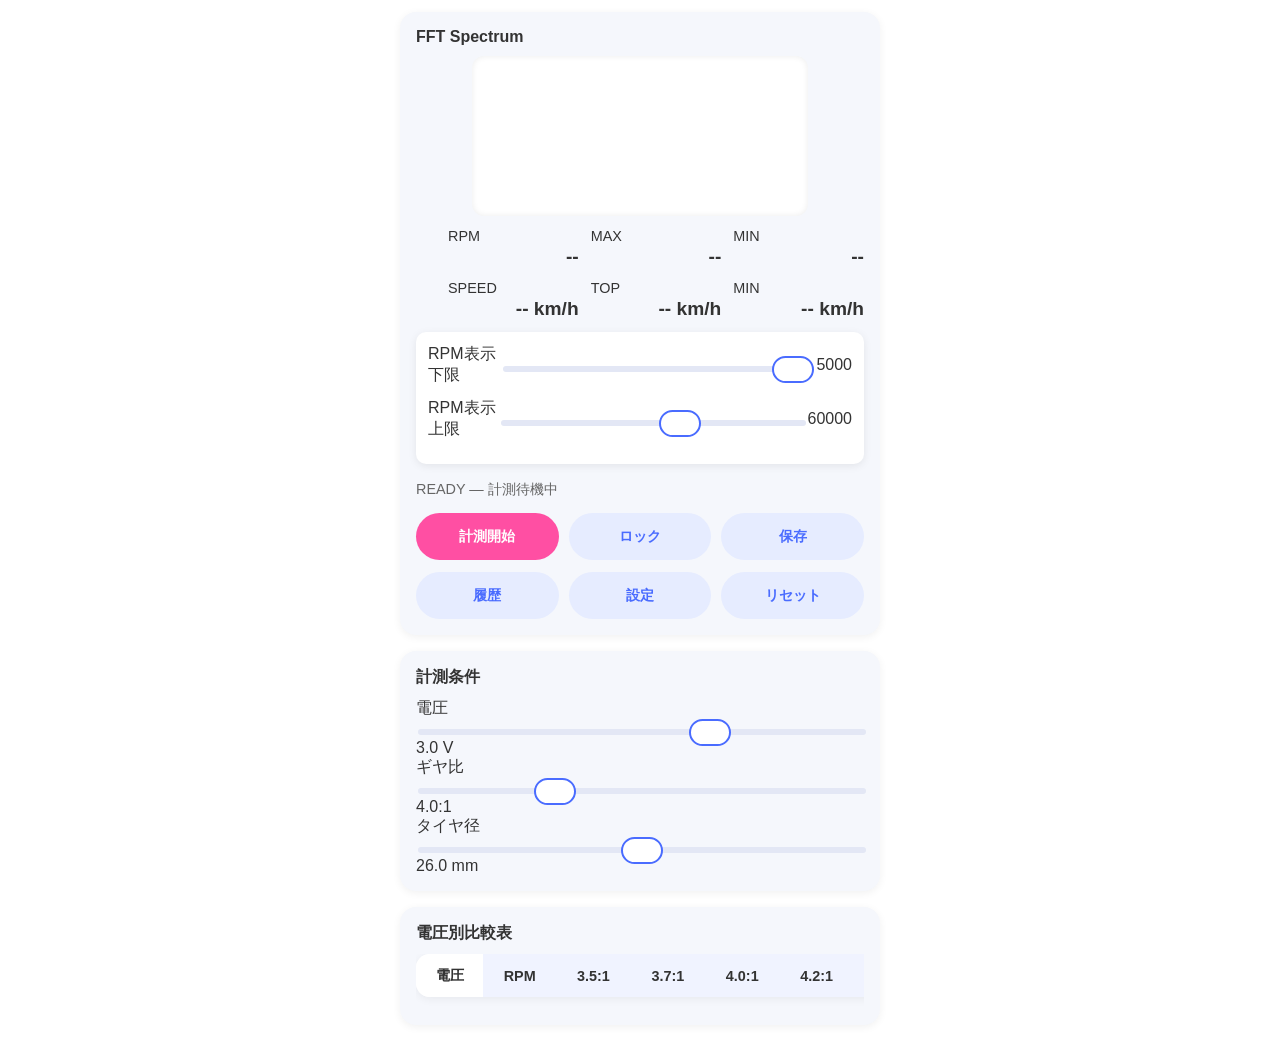
==== commit 9e76dfe8: "Update print statement from 'Hello' to 'Goodbye'" ====
--- a/index.html
+++ b/index.html
@@ -1,389 +1,318 @@
-0722−6　
-基準コードα
-
-
 <!DOCTYPE html>
 <html lang="ja">
 <head>
   <meta charset="UTF-8">
   <title>RPM Analyzer — Advanced FFT</title>
-  <meta name="viewport"
-        content="width=device-width, initial-scale=1.0,
-                 user-scalable=no, maximum-scale=1.0">
-
+  <meta name="viewport" content="width=device-width, initial-scale=1.0, user-scalable=no, maximum-scale=1.0">
   <style>
     /* =============================
-   全体レイアウト
-============================= */
-body {
-  margin: 0;
-  padding: 0;
-  background: #ffffff;
-  font-family: "Noto Sans JP", -apple-system, BlinkMacSystemFont, sans-serif;
-  color: #333;
-  overflow-x: hidden;
-}
-
-.main-container {
-  padding: 12px 16px 16px 16px;
-  max-width: 480px;
-  margin: 0 auto;
-}
-
-/* =============================
-   カード
-============================= */
-.card {
-  background: #f5f7fc;
-  border-radius: 16px;
-  padding: 16px;
-  margin-bottom: 16px;
-  box-shadow: 0 2px 8px rgba(0,0,0,0.06);
-}
-.card-title {
-  font-size: 1rem;
-  font-weight: 700;
-  margin-bottom: 10px;
-}
-
-/* =============================
-   FFT Canvas
-============================= */
-#waveCanvas {
-  width: 75%;
-  height: 160px;
-  background: #ffffff;
-  border-radius: 12px;
-  box-shadow: inset 0 0 6px rgba(0,0,0,0.08);
-  margin: 0 auto;
-  display: block;
-}
-
-/* =============================
-   RPM / SPEED グリッド
-============================= */
-.rpm-grid, .speed-grid {
-  display: grid;
-  grid-template-columns: repeat(3, 1fr);
-  gap: 12px;
-  margin-top: 12px;
-  margin-left: 32px;
-}
-.rpm-grid div, .speed-grid div {
-  display: flex;
-  flex-direction: column;
-  font-size: 0.9rem;
-}
-.rpm-grid span:last-child,
-.speed-grid span:last-child {
-  font-weight: 700;
-  margin-top: 2px;
-  text-align: right;
-  font-size: 1.2rem;
-}
-
-/* =============================
-   RPM 表示範囲
-============================= */
-.rpm-limit-box {
-  margin: 12px 0 16px 0;
-  padding: 12px;
-  background: #ffffff;
-  border-radius: 10px;
-  box-shadow: 0 2px 8px rgba(0,0,0,0.08);
-}
-.rpm-limit-row {
-  display: flex;
-  align-items: center;
-  justify-content: space-between;
-  margin-bottom: 12px;
-}
-.limit-slider {
-  flex: 1;
-  margin: 0 10px;
-  accent-color: #4fa3ff;
-}
-.limit-value {
-  width: 60px;
-  text-align: right;
-  font-size: 0.9rem;
-}
-
-/* =============================
-   ステータスライン
-============================= */
-.status-line {
-  margin-top: 12px;
-  font-size: 0.9rem;
-  color: #666;
-}
-
-/* =============================
-   ボタン
-============================= */
-.realtime-buttons-2row {
-  margin-top: 14px;
-  display: flex;
-  flex-direction: column;
-  gap: 12px;
-}
-.btn-row {
-  display: grid;
-  grid-template-columns: repeat(3, 1fr);
-  gap: 10px;
-}
-.primary-btn, .secondary-btn {
-  padding: 14px 0;
-  border-radius: 999px;
-  font-size: 0.9rem;
-  font-weight: 700;
-  border: none;
-}
-.primary-btn {
-  background: #ff4fa3;
-  color: #fff;
-}
-.secondary-btn {
-  background: #e6ecff;
-  color: #4a6cff;
-}
-
-/* =============================
-   スライダー
-============================= */
-input[type="range"] {
-  width: 100%;
-  -webkit-appearance: none;
-  height: 6px;
-  border-radius: 999px;
-  background: #e3e7f5;
-  outline: none;
-  margin-top: 10px;
-}
-input[type="range"]::-webkit-slider-thumb {
-  -webkit-appearance: none;
-  width: 42px;
-  height: 27px;
-  background: #ffffff;
-  border-radius: 999px;
-  border: 2px solid #4a6cff;
-}
-
-/* =============================
-   比較表
-============================= */
-.comparison-wrapper {
-  overflow-x: auto;
-  padding-bottom: 12px;
-  margin-top: 10px;
-}
-.comparison-table {
-  border-collapse: separate;
-  border-spacing: 0;
-  width: 100%;
-  min-width: 760px;
-  background: #ffffff;
-  border-radius: 14px;
-  overflow: hidden;
-  box-shadow: 0 2px 10px rgba(0,0,0,0.06);
-}
-.comparison-table thead th {
-  position: sticky;
-  top: 0;
-  background: #f0f3ff;
-  z-index: 3;
-  font-weight: 700;
-  padding: 12px 8px;
-  font-size: 0.9rem;
-}
-.comparison-table td:first-child,
-.comparison-table th:first-child {
-  position: sticky;
-  left: 0;
-  background: #ffffff;
-  z-index: 2;
-}
-.comparison-table td {
-  padding: 14px 8px;
-  font-size: 0.95rem;
-}
-
-/* =============================
-   モーダル共通
-============================= */
-.modal-backdrop {
-  position: fixed;
-  inset: 0;
-  background: rgba(0,0,0,0.35);
-  display: flex;
-  justify-content: center;
-  align-items: flex-end;
-}
-.modal {
-  width: 100%;
-  max-width: 480px;
-  background: #f5f7fc;
-  border-radius: 18px 18px 0 0;
-  padding: 18px;
-  position: relative;
-  margin: 0 auto;
-}
-.modal-title {
-  font-size: 1.1rem;
-  font-weight: 700;
-  margin-bottom: 12px;
-}
-.hidden {
-  display: none;
-}
-
-/* =============================
-   履歴モーダル
-============================= */
-.history-filter {
-  display: grid;
-  grid-template-columns: repeat(3, 1fr);
-  grid-template-rows: repeat(2, auto);
-  gap: 10px;
-  margin-bottom: 8px;
-}
-.history-filter label {
-  font-size: 0.8rem;
-  margin-bottom: 2px;
-  display: block;
-}
-.history-filter select {
-  width: 100%;
-  height: 48px;
-  padding: 10px;
-  border-radius: 10px;
-  border: 1px solid #c7d6ff;
-  background: #ffffff;
-  font-size: 0.9rem;
-}
-
-#historySearchBtn {
-  width: 100%;
-  height: 48px;
-  border-radius: 10px;
-  background: #4a6cff;
-  color: #fff;
-  font-size: 1rem;
-  font-weight: 700;
-  border: none;
-  margin-top: 4px;
-}
-
-.history-scroll {
-  overflow-x: auto;
-}
-.history-header-row {
-  background: #e6ecff;
-  padding: 8px;
-  font-size: 0.9rem;
-  font-weight: 700;
-  display: grid;
-  grid-template-columns:
-    96px 120px 80px 80px 80px 80px 80px 80px;
-  border-bottom: 1px solid #c7d6ff;
-  white-space: nowrap;
-}
-.history-row {
-  display: grid;
-  grid-template-columns:
-    96px 120px 80px 80px 80px 80px 80px 80px;
-  padding: 8px;
-  border-bottom: 1px solid #e3e7f5;
-  font-size: 0.9rem;
-}
-
-/* =============================
-   保存モーダル
-============================= */
-.text-input {
-  width: 100%;
-  padding: 10px;
-  border-radius: 10px;
-  border: 1px solid #c7d6ff;
-  background: #ffffff;
-  font-size: 1rem;
-  height: 48px;
-}
-
-#saveConfirmBtn {
-  width: 100%;
-  padding: 16px 0;
-  border-radius: 999px;
-  background: #ff4fa3;
-  color: #fff;
-  font-weight: 700;
-  font-size: 1.6rem;
-  border: none;
-  margin-top: 12px;
-}
-
-.close-btn {
-  width: 100%;
-  padding: 16px 0;
-  border-radius: 999px;
-  background: #e6ecff;
-  color: #4a6cff;
-  font-weight: 700;
-  font-size: 1.6rem;
-  border: none;
-  margin-top: 12px;
-}
-
-/* =============================
-   設定モーダル
-============================= */
-.help-btn {
-  position: absolute;
-  top: 12px;
-  right: 12px;
-  width: 32px;
-  height: 32px;
-  border-radius: 50%;
-  border: none;
-  background: #e6ecff;
-  color: #4a6cff;
-  font-weight: 700;
-}
-.help-text {
-  font-size: 0.85rem;
-  background: #ffffff;
-  border-radius: 8px;
-  padding: 8px;
-  margin-bottom: 10px;
-  border: 1px solid #c7d6ff;
-}
-
+       全体レイアウト
+    ============================= */
+    body {
+      margin: 0;
+      padding: 0;
+      background: #ffffff;
+      font-family: "Noto Sans JP", -apple-system, BlinkMacSystemFont, sans-serif;
+      color: #333;
+      overflow-x: hidden;
+    }
+    .main-container {
+      padding: 12px 16px 16px 16px;
+      max-width: 480px;
+      margin: 0 auto;
+    }
+    .card {
+      background: #f5f7fc;
+      border-radius: 16px;
+      padding: 16px;
+      margin-bottom: 16px;
+      box-shadow: 0 2px 8px rgba(0,0,0,0.06);
+    }
+    .card-title {
+      font-size: 1rem;
+      font-weight: 700;
+      margin-bottom: 10px;
+    }
+    #waveCanvas {
+      width: 75%;
+      height: 160px;
+      background: #ffffff;
+      border-radius: 12px;
+      box-shadow: inset 0 0 6px rgba(0,0,0,0.08);
+      margin: 0 auto;
+      display: block;
+    }
+    .rpm-grid, .speed-grid {
+      display: grid;
+      grid-template-columns: repeat(3, 1fr);
+      gap: 12px;
+      margin-top: 12px;
+      margin-left: 32px;
+    }
+    .rpm-grid div, .speed-grid div {
+      display: flex;
+      flex-direction: column;
+      font-size: 0.9rem;
+    }
+    .rpm-grid span:last-child,
+    .speed-grid span:last-child {
+      font-weight: 700;
+      margin-top: 2px;
+      text-align: right;
+      font-size: 1.2rem;
+    }
+    .rpm-limit-box {
+      margin: 12px 0 16px 0;
+      padding: 12px;
+      background: #ffffff;
+      border-radius: 10px;
+      box-shadow: 0 2px 8px rgba(0,0,0,0.08);
+    }
+    .rpm-limit-row {
+      display: flex;
+      align-items: center;
+      justify-content: space-between;
+      margin-bottom: 12px;
+    }
+    .limit-slider {
+      flex: 1;
+      margin: 0 10px;
+      accent-color: #4fa3ff;
+    }
+    .limit-value {
+      width: 60px;
+      text-align: right;
+      font-size: 0.9rem;
+    }
+    .status-line {
+      margin-top: 12px;
+      font-size: 0.9rem;
+      color: #666;
+    }
+    .realtime-buttons-2row {
+      margin-top: 14px;
+      display: flex;
+      flex-direction: column;
+      gap: 12px;
+    }
+    .btn-row {
+      display: grid;
+      grid-template-columns: repeat(3, 1fr);
+      gap: 10px;
+    }
+    .primary-btn, .secondary-btn {
+      padding: 14px 0;
+      border-radius: 999px;
+      font-size: 0.9rem;
+      font-weight: 700;
+      border: none;
+    }
+    .primary-btn {
+      background: #ff4fa3;
+      color: #fff;
+    }
+    .secondary-btn {
+      background: #e6ecff;
+      color: #4a6cff;
+    }
+    input[type="range"] {
+      width: 100%;
+      -webkit-appearance: none;
+      height: 6px;
+      border-radius: 999px;
+      background: #e3e7f5;
+      outline: none;
+      margin-top: 10px;
+    }
+    input[type="range"]::-webkit-slider-thumb {
+      -webkit-appearance: none;
+      width: 42px;
+      height: 27px;
+      background: #ffffff;
+      border-radius: 999px;
+      border: 2px solid #4a6cff;
+    }
+    .comparison-wrapper {
+      overflow-x: auto;
+      padding-bottom: 12px;
+      margin-top: 10px;
+    }
+    .comparison-table {
+      border-collapse: separate;
+      border-spacing: 0;
+      width: 100%;
+      min-width: 760px;
+      background: #ffffff;
+      border-radius: 14px;
+      overflow: hidden;
+      box-shadow: 0 2px 10px rgba(0,0,0,0.06);
+    }
+    .comparison-table thead th {
+      position: sticky;
+      top: 0;
+      background: #f0f3ff;
+      z-index: 3;
+      font-weight: 700;
+      padding: 12px 8px;
+      font-size: 0.9rem;
+    }
+    .comparison-table td:first-child,
+    .comparison-table th:first-child {
+      position: sticky;
+      left: 0;
+      background: #ffffff;
+      z-index: 2;
+    }
+    .comparison-table td {
+      padding: 14px 8px;
+      font-size: 0.95rem;
+    }
+    .modal-backdrop {
+      position: fixed;
+      inset: 0;
+      background: rgba(0,0,0,0.35);
+      display: flex;
+      justify-content: center;
+      align-items: flex-end;
+    }
+    .modal {
+      width: 100%;
+      max-width: 480px;
+      background: #f5f7fc;
+      border-radius: 18px 18px 0 0;
+      padding: 18px;
+      position: relative;
+      margin: 0 auto;
+    }
+    .modal-title {
+      font-size: 1.1rem;
+      font-weight: 700;
+      margin-bottom: 12px;
+    }
+    .hidden {
+      display: none;
+    }
+    .history-filter {
+      display: grid;
+      grid-template-columns: repeat(3, 1fr);
+      grid-template-rows: repeat(2, auto);
+      gap: 10px;
+      margin-bottom: 8px;
+    }
+    .history-filter label {
+      font-size: 0.8rem;
+      margin-bottom: 2px;
+      display: block;
+    }
+    .history-filter select {
+      width: 100%;
+      height: 48px;
+      padding: 10px;
+      border-radius: 10px;
+      border: 1px solid #c7d6ff;
+      background: #ffffff;
+      font-size: 0.9rem;
+    }
+    #historySearchBtn {
+      width: 100%;
+      height: 48px;
+      border-radius: 10px;
+      background: #4a6cff;
+      color: #fff;
+      font-size: 1rem;
+      font-weight: 700;
+      border: none;
+      margin-top: 4px;
+    }
+    .history-scroll {
+      overflow-x: auto;
+    }
+    .history-header-row {
+      background: #e6ecff;
+      padding: 8px;
+      font-size: 0.9rem;
+      font-weight: 700;
+      display: grid;
+      grid-template-columns: 96px 120px 80px 80px 80px 80px 80px 80px;
+      border-bottom: 1px solid #c7d6ff;
+      white-space: nowrap;
+    }
+    .history-row {
+      display: grid;
+      grid-template-columns: 96px 120px 80px 80px 80px 80px 80px 80px;
+      padding: 8px;
+      border-bottom: 1px solid #e3e7f5;
+      font-size: 0.9rem;
+    }
+    .text-input {
+      width: 100%;
+      padding: 10px;
+      border-radius: 10px;
+      border: 1px solid #c7d6ff;
+      background: #ffffff;
+      font-size: 1rem;
+      height: 48px;
+    }
+    #saveConfirmBtn {
+      width: 100%;
+      padding: 16px 0;
+      border-radius: 999px;
+      background: #ff4fa3;
+      color: #fff;
+      font-weight: 700;
+      font-size: 1.6rem;
+      border: none;
+      margin-top: 12px;
+    }
+    .close-btn {
+      width: 100%;
+      padding: 16px 0;
+      border-radius: 999px;
+      background: #e6ecff;
+      color: #4a6cff;
+      font-weight: 700;
+      font-size: 1.6rem;
+      border: none;
+      margin-top: 12px;
+    }
+    .help-btn {
+      position: absolute;
+      top: 12px;
+      right: 12px;
+      width: 32px;
+      height: 32px;
+      border-radius: 50%;
+      border: none;
+      background: #e6ecff;
+      color: #4a6cff;
+      font-weight: 700;
+    }
+    .help-text {
+      font-size: 0.85rem;
+      background: #ffffff;
+      border-radius: 8px;
+      padding: 8px;
+      margin-bottom: 10px;
+      border: 1px solid #c7d6ff;
+    }
   </style>
 </head>
-
 <body>
-
   <div class="main-container">
-
-    <!-- =============================
-         FFT カード
-    ============================== -->
+    <!-- FFT カード -->
     <section class="card">
       <div class="card-title">FFT Spectrum</div>
       <canvas id="waveCanvas"></canvas>
-
       <div class="rpm-grid">
         <div><span>RPM</span><span id="rpmNow">--</span></div>
         <div><span>MAX</span><span id="rpmMax">--</span></div>
         <div><span>MIN</span><span id="rpmMin">--</span></div>
       </div>
-
       <div class="speed-grid">
         <div><span>SPEED</span><span id="speedNow">-- km/h</span></div>
         <div><span>TOP</span><span id="speedTop">-- km/h</span></div>
         <div><span>MIN</span><span id="speedMin">-- km/h</span></div>
       </div>
-
       <div class="rpm-limit-box">
         <div class="rpm-limit-row">
           <label>RPM表示下限</label>
@@ -396,9 +325,7 @@
           <span id="rpmMaxLimitValue">60000</span>
         </div>
       </div>
-
       <div id="statusLine" class="status-line">READY — 計測待機中</div>
-
       <div class="realtime-buttons-2row">
         <div class="btn-row">
           <button id="startBtn" class="primary-btn">計測開始</button>
@@ -413,24 +340,19 @@
       </div>
     </section>
 
-    <!-- =============================
-         計測条件カード
-    ============================== -->
+    <!-- 計測条件カード -->
     <section class="card">
       <div class="card-title">計測条件</div>
-
       <div class="setting-item">
         <div class="setting-label">電圧</div>
         <input id="voltageRange" type="range" min="2.2" max="3.4" step="0.1" value="3.0">
         <div id="voltageLabel">3.0 V</div>
       </div>
-
       <div class="setting-item">
         <div class="setting-label">ギヤ比</div>
         <input id="gearRange" type="range" min="0" max="7" step="1" value="2">
         <div id="gearLabel">4.0:1</div>
       </div>
-
       <div class="setting-item">
         <div class="setting-label">タイヤ径</div>
         <input id="tireRange" type="range" min="24.0" max="28.0" step="0.5" value="26.0">
@@ -438,9 +360,7 @@
       </div>
     </section>
 
-    <!-- =============================
-         比較表カード
-    ============================== -->
+    <!-- 比較表カード -->
     <section class="card">
       <div class="card-title">電圧別比較表</div>
       <div class="comparison-wrapper">
@@ -463,637 +383,335 @@
         </table>
       </div>
     </section>
-
-  </div><!-- main-container 終了 -->
-
-
-  <!-- =============================
-       履歴モーダル
-  ============================== -->
+  </div>
+
+  <!-- 履歴モーダル -->
   <div id="historyModalBackdrop" class="modal-backdrop hidden">
     <div class="modal">
       <div class="modal-title">履歴一覧</div>
-
       <div class="history-filter">
-        <div>
-          <label for="filterVoltage">電圧</label>
-          <select id="filterVoltage"></select>
-        </div>
-
-        <div>
-          <label for="filterGear">ギヤ比</label>
-          <select id="filterGear"></select>
-        </div>
-
-        <div>
-          <label for="filterTire">タイヤ径</label>
-          <select id="filterTire"></select>
-        </div>
-
-        <div>
-          <label for="filterMotor">モーター</label>
-          <select id="filterMotor"></select>
-        </div>
-
-        <div>
-          <label for="filterName">名前</label>
-          <select id="filterName"></select>
-        </div>
-
+        <div><label for="filterVoltage">電圧</label><select id="filterVoltage"></select></div>
+        <div><label for="filterGear">ギヤ比</label><select id="filterGear"></select></div>
+        <div><label for="filterTire">タイヤ径</label><select id="filterTire"></select></div>
+        <div><label for="filterMotor">モーター</label><select id="filterMotor"></select></div>
+        <div><label for="filterName">名前</label><select id="filterName"></select></div>
         <button id="historySearchBtn">検索</button>
       </div>
-
       <div class="history-scroll">
         <div class="history-header-row">
-          <span>日付</span>
-          <span>名前</span>
-          <span>モーター</span>
-          <span>速度</span>
-          <span>RPM</span>
-          <span>電圧</span>
-          <span>ギヤ比</span>
-          <span>タイヤ径</span>
+          <span>日付</span><span>名前</span><span>モーター</span><span>速度</span><span>RPM</span><span>電圧</span><span>ギヤ比</span><span>タイヤ径</span>
         </div>
-
         <div id="historyList"></div>
       </div>
-
       <button id="closeHistory" class="close-btn">閉じる</button>
     </div>
   </div>
 
-  <!-- =============================
-       保存モーダル
-  ============================== -->
+  <!-- 保存モーダル -->
   <div id="saveModalBackdrop" class="modal-backdrop hidden">
     <div class="modal">
       <div class="modal-title">保存</div>
-
       <input id="saveNameInput" class="text-input" placeholder="名前を入力">
-
       <select id="motorTypeSelect" class="text-input">
         <option value="">モーターを選択</option>
         <option value="REV">REV</option>
         <option value="AT">AT</option>
         <option value="PRO">PRO</option>
       </select>
-
       <button id="saveConfirmBtn">保存する</button>
       <button id="saveCancelBtn" class="close-btn">キャンセル</button>
     </div>
   </div>
 
-  <!-- =============================
-       設定モーダル
-  ============================== -->
+  <!-- 設定モーダル -->
   <div id="settingsModalBackdrop" class="modal-backdrop hidden">
     <div class="modal">
       <div class="modal-title">設定</div>
-
       <button id="helpButton" class="help-btn">？</button>
-      <div id="helpText" class="help-text hidden">
-        FFT計測の補正値などを設定できます。
-      </div>
-
+      <div id="helpText" class="help-text hidden">FFT計測の補正値などを設定できます。</div>
       <div class="setting-item">
         <div class="setting-label">ノイズ除去</div>
         <input id="noiseRange" type="range" min="0" max="40" value="20">
         <div id="noiseLabel">20 dB</div>
       </div>
-
       <div class="setting-item">
         <div class="setting-label">RPM補正係数</div>
         <input id="rpmCalRange" type="range" min="0.80" max="1.20" step="0.01" value="1.00">
         <div id="rpmCalLabel">1.00</div>
       </div>
-
       <div class="setting-item">
         <div class="setting-label">負荷補正</div>
         <input id="loadFactorRange" type="range" min="0" max="30" value="0">
         <div id="loadFactorLabel">0%</div>
       </div>
-
       <button id="settingsResetBtn" class="close-btn">初期化</button>
       <button id="closeSettings" class="close-btn">閉じる</button>
     </div>
   </div>
 
-  <!-- =============================
-       JS 統合ポイント
-  ============================== -->
   <script>
     /* =============================
-   JS1 — FFT / Audio / Peak / RPM
-============================= */
-
-/* ---- 定数 ---- */
-const SAMPLE_RATE = 48000;
-const FFT_SIZE = 16384;
-const HARMONIC_MAX = 6;
-
-/* ---- 状態 ---- */
-let audioContext = null;
-let analyser = null;
-let micStream = null;
-let fftBuffer = new Float32Array(FFT_SIZE);
-
-let running = false;
-let locked = false;
-
-/* ---- UI 参照（PART 1/2 の HTML と連結） ---- */
-const UI = {
-  waveCanvas: document.getElementById("waveCanvas"),
-
-  rpmNow: document.getElementById("rpmNow"),
-  rpmMax: document.getElementById("rpmMax"),
-  rpmMin: document.getElementById("rpmMin"),
-
-  speedNow: document.getElementById("speedNow"),
-  speedTop: document.getElementById("speedTop"),
-  speedMin: document.getElementById("speedMin"),
-
-  rpmMinLimit: document.getElementById("rpmMinLimit"),
-  rpmMaxLimit: document.getElementById("rpmMaxLimit"),
-  rpmMinLimitValue: document.getElementById("rpmMinLimitValue"),
-  rpmMaxLimitValue: document.getElementById("rpmMaxLimitValue"),
-
-  startBtn: document.getElementById("startBtn"),
-  lockBtn: document.getElementById("lockBtn"),
-  saveBtn: document.getElementById("saveBtn"),
-  resetBtn: document.getElementById("resetBtn"),
-  historyBtn2: document.getElementById("historyBtn2"),
-  settingsBtn2: document.getElementById("settingsBtn2"),
-
-  statusLine: document.getElementById("statusLine"),
-
-  voltageRange: document.getElementById("voltageRange"),
-  voltageLabel: document.getElementById("voltageLabel"),
-  gearRange: document.getElementById("gearRange"),
-  gearLabel: document.getElementById("gearLabel"),
-  tireRange: document.getElementById("tireRange"),
-  tireLabel: document.getElementById("tireLabel"),
-
-  comparisonBody: document.getElementById("comparisonBody"),
-
-  historyModal: document.getElementById("historyModalBackdrop"),
-  filterVoltage: document.getElementById("filterVoltage"),
-  filterGear: document.getElementById("filterGear"),
-  filterTire: document.getElementById("filterTire"),
-  filterMotor: document.getElementById("filterMotor"),
-  filterName: document.getElementById("filterName"),
-  historySearchBtn: document.getElementById("historySearchBtn"),
-  historyList: document.getElementById("historyList"),
-  closeHistory: document.getElementById("closeHistory"),
-
-  saveModal: document.getElementById("saveModalBackdrop"),
-  saveNameInput: document.getElementById("saveNameInput"),
-  motorTypeSelect: document.getElementById("motorTypeSelect"),
-  saveConfirmBtn: document.getElementById("saveConfirmBtn"),
-  saveCancelBtn: document.getElementById("saveCancelBtn"),
-
-  settingsModal: document.getElementById("settingsModalBackdrop"),
-  helpButton: document.getElementById("helpButton"),
-  helpText: document.getElementById("helpText"),
-  noiseRange: document.getElementById("noiseRange"),
-  noiseLabel: document.getElementById("noiseLabel"),
-  rpmCalRange: document.getElementById("rpmCalRange"),
-  rpmCalLabel: document.getElementById("rpmCalLabel"),
-  loadFactorRange: document.getElementById("loadFactorRange"),
-  loadFactorLabel: document.getElementById("loadFactorLabel"),
-  settingsResetBtn: document.getElementById("settingsResetBtn"),
-  closeSettings: document.getElementById("closeSettings"),
-};
-
-/* =============================
-   Audio 初期化（集音機能 完全版）
-============================= */
-async function initAudio() {
-  if (audioContext) return;  // 二重初期化防止
-
-  // AudioContext 作成（サンプルレート固定）
-  audioContext = new (window.AudioContext || window.webkitAudioContext)({
-    sampleRate: SAMPLE_RATE
-  });
-
-  // マイク入力取得
-  micStream = await navigator.mediaDevices.getUserMedia({
-    audio: {
-      echoCancellation: false,
-      noiseSuppression: false,
-      autoGainControl: false
-    }
-  });
-
-  // マイク → AudioContext
-  const source = audioContext.createMediaStreamSource(micStream);
-
-  // AnalyserNode（FFT用）
-  analyser = audioContext.createAnalyser();
-  analyser.fftSize = FFT_SIZE;
-  analyser.smoothingTimeConstant = 0.0;
-
-  // マイク → FFT
-  source.connect(analyser);
-
-  // FFTバッファ
-  fftBuffer = new Float32Array(analyser.frequencyBinCount);
-
-  console.log("🎤 集音機能：初期化完了");
-fftBuffer = new Float32Array(analyser.frequencyBinCount);
-
-}
-
-
-/* ---- FFT 描画 ---- */
-function drawFFT() {
-  analyser.getFloatFrequencyData(fftBuffer);
-
-  const width = UI.waveCanvas.width;
-  const height = UI.waveCanvas.height;
-  const ctx = UI.waveCanvas.getContext("2d");
-
-  ctx.clearRect(0, 0, width, height);
-  ctx.beginPath();
-  ctx.strokeStyle = "#4a6cff";
-  ctx.lineWidth = 1;
-
-  const nyquist = SAMPLE_RATE / 2;
-
-  const minRpm = parseInt(UI.rpmMinLimit.value, 10);
-  const maxRpm = parseInt(UI.rpmMaxLimit.value, 10);
-
-  const minHz = minRpm / 60;
-  const maxHz = maxRpm / 60;
-
-  const minIndex = Math.floor(minHz / nyquist * fftBuffer.length);
-  const maxIndex = Math.floor(maxHz / nyquist * fftBuffer.length);
-
-  for (let i = minIndex; i <= maxIndex; i++) {
-    const x = (i - minIndex) / (maxIndex - minIndex) * width;
-    const db = fftBuffer[i];
-    const norm = (db + 120) / 120;
-    const y = height - norm * height;
-
-    if (i === minIndex) ctx.moveTo(x, y);
-    else ctx.lineTo(x, y);
-  }
-
-  ctx.stroke();
-}
-
-/* ---- ピーク検出 ---- */
-function detectPeak() {
-  const nyquist = SAMPLE_RATE / 2;
-
-  const minRpm = parseInt(UI.rpmMinLimit.value, 10);
-  const maxRpm = parseInt(UI.rpmMaxLimit.value, 10);
-
-  const minHz = minRpm / 60;
-  const maxHz = maxRpm / 60;
-
-  const minIndex = Math.floor(minHz / nyquist * fftBuffer.length);
-  const maxIndex = Math.floor(maxHz / nyquist * fftBuffer.length);
-
-  let bestIndex = -1;
-  let bestValue = -Infinity;
-
-  for (let i = minIndex; i <= maxIndex; i++) {
-    const v = fftBuffer[i];
-    if (v > bestValue) {
-      bestValue = v;
-      bestIndex = i;
-    }
-  }
-
-  if (bestIndex < 0) return null;
-
-  const peakHz = bestIndex * nyquist / fftBuffer.length;
-  return peakHz;
-}
-
-/* ---- RPM計算 ---- */
-function computeRpm(peakHz) {
-  if (!peakHz) return 0;
-
-  let rpm = peakHz * 60;
-
-  const cal = parseFloat(UI.rpmCalRange.value);
-  rpm *= cal;
-
-  const loadFactor = parseFloat(UI.loadFactorRange.value);
-  rpm *= (1 - loadFactor / 100);
-
-  return rpm;
-}
-/* =============================
-   JS2 — Speed / Comparison / Sliders / State
-============================= */
-
-/* ---- ギヤ比テーブル ---- */
-const gearRatios = [3.5, 3.7, 4.0, 4.2, 5.0, 6.4, 8.75, 11.2];
-
-function gearLabelFromIndex(idx) {
-  const labels = ["3.5:1","3.7:1","4.0:1","4.2:1","5.0:1","6.4:1","8.75:1","11.2:1"];
-  return labels[idx] || "4.0:1";
-}
-
-/* ---- 状態管理 ---- */
-const state = {
-  rpmNow: 0,
-  rpmMax: 0,
-  rpmMin: Infinity,
-
-  speedNow: 0,
-  speedTop: 0,
-  speedMin: Infinity,
-
-  voltage: 3.0,
-  gearIndex: 2,
-  tireMm: 26.0,
-
-  history: []
-};
-
-/* ---- 速度計算 ---- */
-function computeSpeed(rpm, gearRatio, tireMm) {
-  const wheelRpm = rpm / gearRatio;
-  const tireM = tireMm / 1000;
-  const speedMps = wheelRpm * tireM * Math.PI / 60;
-  return speedMps * 3.6;
-}
-
-/* ---- リアルタイム UI 更新 ---- */
-function updateRealtimeUI(rpm) {
-  if (!rpm || !isFinite(rpm)) return;
-
-  state.rpmNow = rpm;
-  state.rpmMax = Math.max(state.rpmMax, rpm);
-  state.rpmMin = Math.min(state.rpmMin, rpm);
-
-  const gearRatio = gearRatios[state.gearIndex] || 4.0;
-
-  const speedNow = computeSpeed(rpm, gearRatio, state.tireMm);
-  const speedTop = computeSpeed(state.rpmMax, gearRatio, state.tireMm);
-  const speedMin = computeSpeed(state.rpmMin, gearRatio, state.tireMm);
-
-  state.speedNow = speedNow;
-  state.speedTop = speedTop;
-  state.speedMin = speedMin;
-
-  UI.rpmNow.textContent = Math.round(state.rpmNow);
-  UI.rpmMax.textContent = Math.round(state.rpmMax);
-  UI.rpmMin.textContent = Math.round(state.rpmMin);
-
-  UI.speedNow.textContent = speedNow.toFixed(2) + " km/h";
-  UI.speedTop.textContent = speedTop.toFixed(2) + " km/h";
-  UI.speedMin.textContent = speedMin.toFixed(2) + " km/h";
-}
-
-/* ---- 比較表生成 ---- */
-function buildComparisonTable() {
-  UI.comparisonBody.innerHTML = "";
-
-  const voltages = [2.2, 2.4, 2.6, 2.8, 3.0, 3.2, 3.4];
-
-  voltages.forEach(v => {
-    const baseRpm = state.rpmNow || 30000;
-    const scale = v / state.voltage;
-    const rpm = baseRpm * scale;
-
-    const tr = document.createElement("tr");
-
-    const tdV = document.createElement("td");
-    tdV.textContent = v.toFixed(1) + " V";
-    tr.appendChild(tdV);
-
-    const tdR = document.createElement("td");
-    tdR.textContent = Math.round(rpm);
-    tr.appendChild(tdR);
-
-    gearRatios.forEach(gr => {
-      const td = document.createElement("td");
-      const sp = computeSpeed(rpm, gr, state.tireMm);
-      td.textContent = sp.toFixed(2);
-      tr.appendChild(td);
+       改善版集音機能 + 元の全機能
+    ============================= */
+    const SAMPLE_RATE = 44100;
+    const FFT_SIZE = 16384;
+
+    let audioContext = null;
+    let analyser = null;
+    let micStream = null;
+    let fftBuffer;
+    let running = false;
+    let locked = false;
+
+    const gearRatios = [3.5, 3.7, 4.0, 4.2, 5.0, 6.4, 8.75, 11.2];
+
+    const state = {
+      rpmNow: 0,
+      rpmMax: 0,
+      rpmMin: Infinity,
+      speedNow: 0,
+      speedTop: 0,
+      speedMin: Infinity,
+      voltage: 3.0,
+      gearIndex: 2,
+      tireMm: 26.0,
+      history: []
+    };
+
+    const UI = {
+      waveCanvas: document.getElementById("waveCanvas"),
+      rpmNow: document.getElementById("rpmNow"),
+      rpmMax: document.getElementById("rpmMax"),
+      rpmMin: document.getElementById("rpmMin"),
+      speedNow: document.getElementById("speedNow"),
+      speedTop: document.getElementById("speedTop"),
+      speedMin: document.getElementById("speedMin"),
+      rpmMinLimit: document.getElementById("rpmMinLimit"),
+      rpmMaxLimit: document.getElementById("rpmMaxLimit"),
+      rpmMinLimitValue: document.getElementById("rpmMinLimitValue"),
+      rpmMaxLimitValue: document.getElementById("rpmMaxLimitValue"),
+      startBtn: document.getElementById("startBtn"),
+      lockBtn: document.getElementById("lockBtn"),
+      saveBtn: document.getElementById("saveBtn"),
+      resetBtn: document.getElementById("resetBtn"),
+      historyBtn2: document.getElementById("historyBtn2"),
+      settingsBtn2: document.getElementById("settingsBtn2"),
+      statusLine: document.getElementById("statusLine"),
+      voltageRange: document.getElementById("voltageRange"),
+      voltageLabel: document.getElementById("voltageLabel"),
+      gearRange: document.getElementById("gearRange"),
+      gearLabel: document.getElementById("gearLabel"),
+      tireRange: document.getElementById("tireRange"),
+      tireLabel: document.getElementById("tireLabel"),
+      comparisonBody: document.getElementById("comparisonBody"),
+      historyModal: document.getElementById("historyModalBackdrop"),
+      filterVoltage: document.getElementById("filterVoltage"),
+      filterGear: document.getElementById("filterGear"),
+      filterTire: document.getElementById("filterTire"),
+      filterMotor: document.getElementById("filterMotor"),
+      filterName: document.getElementById("filterName"),
+      historySearchBtn: document.getElementById("historySearchBtn"),
+      historyList: document.getElementById("historyList"),
+      closeHistory: document.getElementById("closeHistory"),
+      saveModal: document.getElementById("saveModalBackdrop"),
+      saveNameInput: document.getElementById("saveNameInput"),
+      motorTypeSelect: document.getElementById("motorTypeSelect"),
+      saveConfirmBtn: document.getElementById("saveConfirmBtn"),
+      saveCancelBtn: document.getElementById("saveCancelBtn"),
+      settingsModal: document.getElementById("settingsModalBackdrop"),
+      helpButton: document.getElementById("helpButton"),
+      helpText: document.getElementById("helpText"),
+      noiseRange: document.getElementById("noiseRange"),
+      noiseLabel: document.getElementById("noiseLabel"),
+      rpmCalRange: document.getElementById("rpmCalRange"),
+      rpmCalLabel: document.getElementById("rpmCalLabel"),
+      loadFactorRange: document.getElementById("loadFactorRange"),
+      loadFactorLabel: document.getElementById("loadFactorLabel"),
+      settingsResetBtn: document.getElementById("settingsResetBtn"),
+      closeSettings: document.getElementById("closeSettings")
+    };
+
+    async function initAudio() {
+      if (audioContext) return;
+      audioContext = new (window.AudioContext || window.webkitAudioContext)({ sampleRate: SAMPLE_RATE });
+      micStream = await navigator.mediaDevices.getUserMedia({
+        audio: { echoCancellation: false, noiseSuppression: false, autoGainControl: false }
+      });
+      const source = audioContext.createMediaStreamSource(micStream);
+      analyser = audioContext.createAnalyser();
+      analyser.fftSize = FFT_SIZE;
+      analyser.smoothingTimeConstant = 0.0;
+      source.connect(analyser);
+      fftBuffer = new Float32Array(analyser.frequencyBinCount);
+    }
+
+    function resizeCanvas() {
+      const canvas = UI.waveCanvas;
+      const dpr = window.devicePixelRatio || 1;
+      canvas.width = canvas.clientWidth * dpr;
+      canvas.height = 160 * dpr;
+    }
+
+    function drawFFT() {
+      if (!analyser) return;
+      analyser.getFloatFrequencyData(fftBuffer);
+      const canvas = UI.waveCanvas;
+      const ctx = canvas.getContext("2d");
+      ctx.clearRect(0, 0, canvas.width, canvas.height);
+      ctx.beginPath();
+      ctx.strokeStyle = "#4a6cff";
+      ctx.lineWidth = 2.5;
+      for (let x = 0; x < canvas.width; x++) {
+        const idx = Math.floor(x * fftBuffer.length / canvas.width);
+        const norm = Math.max(0, (fftBuffer[idx] + 110) / 110);
+        const y = canvas.height * (1 - norm);
+        if (x === 0) ctx.moveTo(x, y);
+        else ctx.lineTo(x, y);
+      }
+      ctx.stroke();
+    }
+
+    function detectPeak() {
+      if (!analyser) return null;
+      analyser.getFloatFrequencyData(fftBuffer);
+      let bestIndex = -1, bestValue = -Infinity;
+      for (let i = 0; i < fftBuffer.length; i++) {
+        if (fftBuffer[i] > bestValue) {
+          bestValue = fftBuffer[i];
+          bestIndex = i;
+        }
+      }
+      const nyquist = SAMPLE_RATE / 2;
+      return bestIndex * nyquist / fftBuffer.length;
+    }
+
+    function computeRpm(peakHz) {
+      if (!peakHz) return 0;
+      let rpm = peakHz * 60;
+      const cal = parseFloat(UI.rpmCalRange.value || 1.00);
+      rpm *= cal;
+      const loadFactor = parseFloat(UI.loadFactorRange.value || 0);
+      rpm *= (1 - loadFactor / 100);
+      return rpm;
+    }
+
+    function computeSpeed(rpm, gearRatio, tireMm) {
+      const wheelRpm = rpm / gearRatio;
+      const tireM = tireMm / 1000;
+      const speedMps = wheelRpm * tireM * Math.PI / 60;
+      return speedMps * 3.6;
+    }
+
+    function updateRealtimeUI(rpm) {
+      if (!rpm || !isFinite(rpm)) return;
+      state.rpmNow = rpm;
+      state.rpmMax = Math.max(state.rpmMax, rpm);
+      state.rpmMin = Math.min(state.rpmMin, rpm);
+      const gearRatio = gearRatios[state.gearIndex] || 4.0;
+      const speedNow = computeSpeed(rpm, gearRatio, state.tireMm);
+      const speedTop = computeSpeed(state.rpmMax, gearRatio, state.tireMm);
+      const speedMin = computeSpeed(state.rpmMin, gearRatio, state.tireMm);
+      state.speedNow = speedNow;
+      state.speedTop = speedTop;
+      state.speedMin = speedMin;
+
+      UI.rpmNow.textContent = Math.round(state.rpmNow);
+      UI.rpmMax.textContent = Math.round(state.rpmMax);
+      UI.rpmMin.textContent = Math.round(state.rpmMin);
+      UI.speedNow.textContent = speedNow.toFixed(2) + " km/h";
+      UI.speedTop.textContent = speedTop.toFixed(2) + " km/h";
+      UI.speedMin.textContent = speedMin.toFixed(2) + " km/h";
+    }
+
+    function buildComparisonTable() {
+      UI.comparisonBody.innerHTML = "";
+      const voltages = [2.2, 2.4, 2.6, 2.8, 3.0, 3.2, 3.4];
+      voltages.forEach(v => {
+        const baseRpm = state.rpmNow || 30000;
+        const scale = v / state.voltage;
+        const rpm = baseRpm * scale;
+        const tr = document.createElement("tr");
+        tr.innerHTML = `<td>${v.toFixed(1)} V</td><td>${Math.round(rpm)}</td>`;
+        gearRatios.forEach(gr => {
+          const sp = computeSpeed(rpm, gr, state.tireMm).toFixed(2);
+          tr.innerHTML += `<td>${sp}</td>`;
+        });
+        UI.comparisonBody.appendChild(tr);
+      });
+    }
+
+    function loop() {
+      if (!running || locked) {
+        requestAnimationFrame(loop);
+        return;
+      }
+      drawFFT();
+      const peakHz = detectPeak();
+      const rpm = computeRpm(peakHz);
+      updateRealtimeUI(rpm);
+      buildComparisonTable();
+      requestAnimationFrame(loop);
+    }
+
+    // イベントリスナー
+    UI.startBtn.addEventListener("click", async () => {
+      if (!audioContext) await initAudio();
+      running = true;
+      locked = false;
+      UI.statusLine.textContent = "MEASURING — 計測中";
+      loop();
     });
 
-    UI.comparisonBody.appendChild(tr);
-  });
-}
-
-/* ---- 計測条件スライダー ---- */
-UI.voltageRange.addEventListener("input", () => {
-  state.voltage = parseFloat(UI.voltageRange.value);
-  UI.voltageLabel.textContent = state.voltage.toFixed(1) + " V";
-});
-
-UI.gearRange.addEventListener("input", () => {
-  state.gearIndex = parseInt(UI.gearRange.value, 10);
-  UI.gearLabel.textContent = gearLabelFromIndex(state.gearIndex);
-});
-
-UI.tireRange.addEventListener("input", () => {
-  state.tireMm = parseFloat(UI.tireRange.value);
-  UI.tireLabel.textContent = state.tireMm.toFixed(1) + " mm";
-});
-
-/* ---- RPM 表示範囲 ---- */
-UI.rpmMinLimit.addEventListener("input", () => {
-  UI.rpmMinLimitValue.textContent = UI.rpmMinLimit.value;
-});
-UI.rpmMaxLimit.addEventListener("input", () => {
-  UI.rpmMaxLimitValue.textContent = UI.rpmMaxLimit.value;
-});
-
-/* ---- 初期表示 ---- */
-UI.voltageLabel.textContent = state.voltage.toFixed(1) + " V";
-UI.gearLabel.textContent = gearLabelFromIndex(state.gearIndex);
-UI.tireLabel.textContent = state.tireMm.toFixed(1) + " mm";
-UI.rpmMinLimitValue.textContent = UI.rpmMinLimit.value;
-UI.rpmMaxLimitValue.textContent = UI.rpmMaxLimit.value;
-
-
-/* =============================
-   JS3 — History / Save / Settings
-============================= */
-
-/* ---- 履歴描画 ---- */
-function renderHistory() {
-  UI.historyList.innerHTML = "";
-
-  state.history.forEach(h => {
-    const row = document.createElement("div");
-    row.className = "history-row";
-    row.innerHTML = `
-      <span>${h.date}</span>
-      <span>${h.name}</span>
-      <span>${h.motor}</span>
-      <span>${h.speed}</span>
-      <span>${h.rpm}</span>
-      <span>${h.voltage}</span>
-      <span>${h.gear}</span>
-      <span>${h.tire}</span>
-    `;
-    UI.historyList.appendChild(row);
-  });
-}
-
-/* ---- 履歴モーダル ---- */
-UI.historyBtn2.addEventListener("click", () => {
-  UI.historyModal.classList.remove("hidden");
-});
-UI.closeHistory.addEventListener("click", () => {
-  UI.historyModal.classList.add("hidden");
-});
-
-/* ---- 保存モーダル ---- */
-UI.saveBtn.addEventListener("click", () => {
-  UI.saveModal.classList.remove("hidden");
-});
-
-UI.saveCancelBtn.addEventListener("click", () => {
-  UI.saveModal.classList.add("hidden");
-});
-
-UI.saveConfirmBtn.addEventListener("click", () => {
-  const name = UI.saveNameInput.value.trim();
-  const motor = UI.motorTypeSelect.value;
-
-  if (!name || !motor) return;
-
-  const entry = {
-    date: new Date().toLocaleString(),
-    name,
-    motor,
-    speed: state.speedNow.toFixed(2),
-    rpm: Math.round(state.rpmNow),
-    voltage: state.voltage.toFixed(1),
-    gear: gearLabelFromIndex(state.gearIndex),
-    tire: state.tireMm.toFixed(1)
-  };
-
-  state.history.push(entry);
-  renderHistory();
-  UI.saveModal.classList.add("hidden");
-});
-
-/* ---- 設定モーダル ---- */
-UI.settingsBtn2.addEventListener("click", () => {
-  UI.settingsModal.classList.remove("hidden");
-});
-UI.closeSettings.addEventListener("click", () => {
-  UI.settingsModal.classList.add("hidden");
-});
-
-/* ---- 設定ヘルプ ---- */
-UI.helpButton.addEventListener("click", () => {
-  UI.helpText.classList.toggle("hidden");
-});
-
-/* ---- 設定スライダー ---- */
-UI.noiseRange.addEventListener("input", () => {
-  UI.noiseLabel.textContent = UI.noiseRange.value + " dB";
-});
-
-UI.rpmCalRange.addEventListener("input", () => {
-  UI.rpmCalLabel.textContent = UI.rpmCalRange.value;
-});
-
-UI.loadFactorRange.addEventListener("input", () => {
-  UI.loadFactorLabel.textContent = UI.loadFactorRange.value + "%";
-});
-
-/* ---- 設定初期化 ---- */
-UI.settingsResetBtn.addEventListener("click", () => {
-  UI.noiseRange.value = 20;
-  UI.noiseLabel.textContent = "20 dB";
-
-  UI.rpmCalRange.value = 1.00;
-  UI.rpmCalLabel.textContent = "1.00";
-
-  UI.loadFactorRange.value = 0;
-  UI.loadFactorLabel.textContent = "0%";
-});
-
-
-/* =============================
-   JS4 — Main Loop / Start / Lock / Reset
-============================= */
-
-/* ---- メインループ ---- */
-function loop() {
-  if (!running || locked) {
-    requestAnimationFrame(loop);
-    return;
-  }
-
-  drawFFT();                     // JS1
-  const peakHz = detectPeak();   // JS1
-  const rpm = computeRpm(peakHz); // JS1
-  updateRealtimeUI(rpm);         // JS2
-  buildComparisonTable();        // JS2
-
-  requestAnimationFrame(loop);
-}
-
-/* ---- 計測開始 ---- */
-UI.startBtn.addEventListener("click", async () => {
-  if (!audioContext) {
-    await initAudio();  // 集音初期化
-  } else if (audioContext.state === "suspended") {
-    await audioContext.resume();
-  }
-
-  running = true;
-  locked = false;
-
-  UI.statusLine.textContent = "MEASURING — 計測中";
-
-  mainLoop();  // JS1 のメインループ
-});
-
-
-/* ---- ロック ---- */
-UI.lockBtn.addEventListener("click", () => {
-  locked = !locked;
-  UI.lockBtn.textContent = locked ? "ロック解除" : "ロック";
-  UI.statusLine.textContent = locked
-    ? "LOCKED — 値固定中"
-    : "MEASURING — 計測中";
-});
-
-/* ---- リセット ---- */
-UI.resetBtn.addEventListener("click", () => {
-  state.rpmNow = 0;
-  state.rpmMax = 0;
-  state.rpmMin = Infinity;
-
-  state.speedNow = 0;
-  state.speedTop = 0;
-  state.speedMin = Infinity;
-
-  UI.rpmNow.textContent = "--";
-  UI.rpmMax.textContent = "--";
-  UI.rpmMin.textContent = "--";
-
-  UI.speedNow.textContent = "-- km/h";
-  UI.speedTop.textContent = "-- km/h";
-  UI.speedMin.textContent = "-- km/h";
-
-  UI.statusLine.textContent = "READY — 計測待機中";
-});
-
-/* ---- 初期表示 ---- */
-UI.voltageLabel.textContent = state.voltage.toFixed(1) + " V";
-UI.gearLabel.textContent = gearLabelFromIndex(state.gearIndex);
-UI.tireLabel.textContent = state.tireMm.toFixed(1) + " mm";
-
-UI.rpmMinLimitValue.textContent = UI.rpmMinLimit.value;
-UI.rpmMaxLimitValue.textContent = UI.rpmMaxLimit.value;
-
-
-
+    UI.lockBtn.addEventListener("click", () => {
+      locked = !locked;
+      UI.lockBtn.textContent = locked ? "ロック解除" : "ロック";
+      UI.statusLine.textContent = locked ? "LOCKED — 値固定中" : "MEASURING — 計測中";
+    });
+
+    UI.resetBtn.addEventListener("click", () => {
+      state.rpmNow = 0;
+      state.rpmMax = 0;
+      state.rpmMin = Infinity;
+      state.speedNow = 0;
+      state.speedTop = 0;
+      state.speedMin = Infinity;
+      UI.rpmNow.textContent = "--";
+      UI.rpmMax.textContent = "--";
+      UI.rpmMin.textContent = "--";
+      UI.speedNow.textContent = "-- km/h";
+      UI.speedTop.textContent = "-- km/h";
+      UI.speedMin.textContent = "-- km/h";
+      UI.statusLine.textContent = "READY — 計測待機中";
+    });
+
+    // 計測条件スライダー
+    UI.voltageRange.addEventListener("input", () => {
+      state.voltage = parseFloat(UI.voltageRange.value);
+      UI.voltageLabel.textContent = state.voltage.toFixed(1) + " V";
+    });
+    UI.gearRange.addEventListener("input", () => {
+      state.gearIndex = parseInt(UI.gearRange.value, 10);
+      UI.gearLabel.textContent = ["3.5:1","3.7:1","4.0:1","4.2:1","5.0:1","6.4:1","8.75:1","11.2:1"][state.gearIndex] || "4.0:1";
+    });
+    UI.tireRange.addEventListener("input", () => {
+      state.tireMm = parseFloat(UI.tireRange.value);
+      UI.tireLabel.textContent = state.tireMm.toFixed(1) + " mm";
+    });
+
+    // モーダル関連（簡易版）
+    UI.historyBtn2.addEventListener("click", () => UI.historyModal.classList.remove("hidden"));
+    UI.closeHistory.addEventListener("click", () => UI.historyModal.classList.add("hidden"));
+    UI.saveBtn.addEventListener("click", () => UI.saveModal.classList.remove("hidden"));
+    UI.saveCancelBtn.addEventListener("click", () => UI.saveModal.classList.add("hidden"));
+    UI.settingsBtn2.addEventListener("click", () => UI.settingsModal.classList.remove("hidden"));
+    UI.closeSettings.addEventListener("click", () => UI.settingsModal.classList.add("hidden"));
+
+    window.addEventListener('load', () => {
+      resizeCanvas();
+      UI.voltageLabel.textContent = state.voltage.toFixed(1) + " V";
+      UI.gearLabel.textContent = "4.0:1";
+      UI.tireLabel.textContent = "26.0 mm";
+    });
   </script>
-
 </body>
 </html>
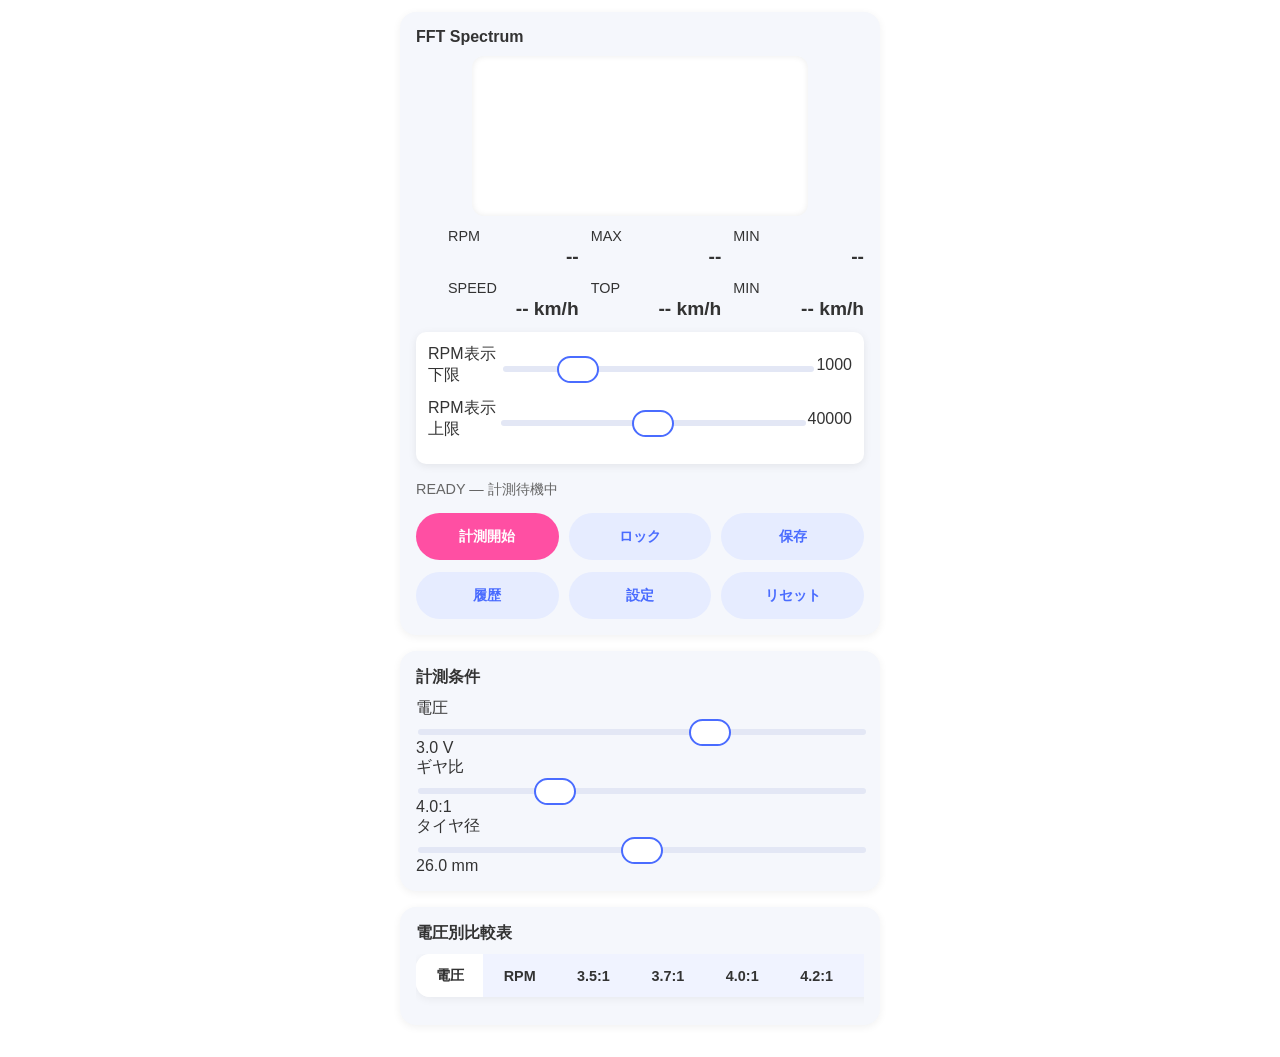
==== commit cd66e7b8: "Refactor RPM limit input fields and update values" ====
--- a/index.html
+++ b/index.html
@@ -314,17 +314,17 @@
         <div><span>MIN</span><span id="speedMin">-- km/h</span></div>
       </div>
       <div class="rpm-limit-box">
-        <div class="rpm-limit-row">
-          <label>RPM表示下限</label>
-          <input id="rpmMinLimit" type="range" min="0" max="5000" value="5000">
-          <span id="rpmMinLimitValue">5000</span>
-        </div>
-        <div class="rpm-limit-row">
-          <label>RPM表示上限</label>
-          <input id="rpmMaxLimit" type="range" min="30000" max="80000" value="60000">
-          <span id="rpmMaxLimitValue">60000</span>
-        </div>
-      </div>
+  <div class="rpm-limit-row">
+    <label>RPM表示下限</label>
+    <input id="" type="range" min="0" max="5000" value="1000">
+    <span id="Value">1000</span>
+  </div>
+  <div class="rpm-limit-row">
+    <label>RPM表示上限</label>
+    <input id="rpmMaxLimit" type="range" min="20000" max="60000" value="40000">
+    <span id="rpmMaxLimitValue">40000</span>
+  </div>
+</div>
       <div id="statusLine" class="status-line">READY — 計測待機中</div>
       <div class="realtime-buttons-2row">
         <div class="btn-row">
@@ -453,7 +453,7 @@
     /* =============================
        改善版集音機能 + 元の全機能
     ============================= */
-    const SAMPLE_RATE = 44100;
+    const SAMPLE_RATE = 48000;
     const FFT_SIZE = 16384;
 
     let audioContext = null;
@@ -486,9 +486,9 @@
       speedNow: document.getElementById("speedNow"),
       speedTop: document.getElementById("speedTop"),
       speedMin: document.getElementById("speedMin"),
-      rpmMinLimit: document.getElementById("rpmMinLimit"),
+      : document.getElementById(""),
       rpmMaxLimit: document.getElementById("rpmMaxLimit"),
-      rpmMinLimitValue: document.getElementById("rpmMinLimitValue"),
+      Value: document.getElementById("Value"),
       rpmMaxLimitValue: document.getElementById("rpmMaxLimitValue"),
       startBtn: document.getElementById("startBtn"),
       lockBtn: document.getElementById("lockBtn"),
@@ -545,27 +545,31 @@
       fftBuffer = new Float32Array(analyser.frequencyBinCount);
     }
 
-    function resizeCanvas() {
-      const canvas = UI.waveCanvas;
-      const dpr = window.devicePixelRatio || 1;
-      canvas.width = canvas.clientWidth * dpr;
-      canvas.height = 160 * dpr;
-    }
-
-    function drawFFT() {
+        function drawFFT() {
       if (!analyser) return;
       analyser.getFloatFrequencyData(fftBuffer);
       const canvas = UI.waveCanvas;
       const ctx = canvas.getContext("2d");
       ctx.clearRect(0, 0, canvas.width, canvas.height);
+
+      const nyquist = SAMPLE_RATE / 2;
+      const minRpm = parseInt(UI..value, 10);
+      const maxRpm = parseInt(UI.rpmMaxLimit.value, 10);
+      const minHz = minRpm / 60;
+      const maxHz = maxRpm / 60;
+
+      const minIndex = Math.floor(minHz / nyquist * fftBuffer.length);
+      const maxIndex = Math.floor(maxHz / nyquist * fftBuffer.length);
+
       ctx.beginPath();
       ctx.strokeStyle = "#4a6cff";
       ctx.lineWidth = 2.5;
-      for (let x = 0; x < canvas.width; x++) {
-        const idx = Math.floor(x * fftBuffer.length / canvas.width);
-        const norm = Math.max(0, (fftBuffer[idx] + 110) / 110);
+
+      for (let i = Math.max(0, minIndex); i <= Math.min(fftBuffer.length - 1, maxIndex); i++) {
+        const x = (i - minIndex) / (maxIndex - minIndex + 1) * canvas.width;
+        const norm = Math.max(0, (fftBuffer[i] + 120) / 120);
         const y = canvas.height * (1 - norm);
-        if (x === 0) ctx.moveTo(x, y);
+        if (i === minIndex) ctx.moveTo(x, y);
         else ctx.lineTo(x, y);
       }
       ctx.stroke();
@@ -574,23 +578,36 @@
     function detectPeak() {
       if (!analyser) return null;
       analyser.getFloatFrequencyData(fftBuffer);
-      let bestIndex = -1, bestValue = -Infinity;
-      for (let i = 0; i < fftBuffer.length; i++) {
+
+      const nyquist = SAMPLE_RATE / 2;
+      const minRpm = parseInt(UI..value, 10);
+      const maxRpm = parseInt(UI.rpmMaxLimit.value, 10);
+      const minHz = minRpm / 60;
+      const maxHz = maxRpm / 60;
+
+      const minIndex = Math.max(0, Math.floor(minHz / nyquist * fftBuffer.length));
+      const maxIndex = Math.min(fftBuffer.length - 1, Math.floor(maxHz / nyquist * fftBuffer.length));
+
+      let bestIndex = -1;
+      let bestValue = -Infinity;
+
+      for (let i = minIndex; i <= maxIndex; i++) {
         if (fftBuffer[i] > bestValue) {
           bestValue = fftBuffer[i];
           bestIndex = i;
         }
       }
-      const nyquist = SAMPLE_RATE / 2;
+      if (bestIndex < 0) return null;
+
       return bestIndex * nyquist / fftBuffer.length;
     }
 
     function computeRpm(peakHz) {
       if (!peakHz) return 0;
       let rpm = peakHz * 60;
-      const cal = parseFloat(UI.rpmCalRange.value || 1.00);
+      const cal = parseFloat(UI.rpmCalRange ? UI.rpmCalRange.value : 1.0);
       rpm *= cal;
-      const loadFactor = parseFloat(UI.loadFactorRange.value || 0);
+      const loadFactor = parseFloat(UI.loadFactorRange ? UI.loadFactorRange.value : 0);
       rpm *= (1 - loadFactor / 100);
       return rpm;
     }
@@ -712,6 +729,113 @@
       UI.gearLabel.textContent = "4.0:1";
       UI.tireLabel.textContent = "26.0 mm";
     });
+      function computeSpeed(rpm, gearRatio, tireMm) {
+      const wheelRpm = rpm / gearRatio;
+      const tireM = tireMm / 1000;
+      const speedMps = wheelRpm * tireM * Math.PI / 60;
+      return speedMps * 3.6;
+    }
+
+    function updateRealtimeUI(rpm) {
+      if (!rpm || !isFinite(rpm)) return;
+      state.rpmNow = rpm;
+      state.rpmMax = Math.max(state.rpmMax, rpm);
+      state.rpmMin = Math.min(state.rpmMin, rpm);
+
+      const gearRatio = gearRatios[state.gearIndex] || 4.0;
+      const speedNow = computeSpeed(rpm, gearRatio, state.tireMm);
+      const speedTop = computeSpeed(state.rpmMax, gearRatio, state.tireMm);
+      const speedMin = computeSpeed(state.rpmMin, gearRatio, state.tireMm);
+
+      state.speedNow = speedNow;
+      state.speedTop = speedTop;
+      state.speedMin = speedMin;
+
+      UI.rpmNow.textContent = Math.round(state.rpmNow);
+      UI.rpmMax.textContent = Math.round(state.rpmMax);
+      UI.rpmMin.textContent = Math.round(state.rpmMin);
+      UI.speedNow.textContent = speedNow.toFixed(2) + " km/h";
+      UI.speedTop.textContent = speedTop.toFixed(2) + " km/h";
+      UI.speedMin.textContent = speedMin.toFixed(2) + " km/h";
+    }
+
+    function buildComparisonTable() {
+      if (!UI.comparisonBody) return;
+      UI.comparisonBody.innerHTML = "";
+      const voltages = [2.2, 2.4, 2.6, 2.8, 3.0, 3.2, 3.4];
+      voltages.forEach(v => {
+        const baseRpm = state.rpmNow || 30000;
+        const scale = v / state.voltage;
+        const rpm = baseRpm * scale;
+        const tr = document.createElement("tr");
+        tr.innerHTML = `<td>${v.toFixed(1)} V</td><td>${Math.round(rpm)}</td>`;
+        gearRatios.forEach(gr => {
+          const sp = computeSpeed(rpm, gr, state.tireMm).toFixed(2);
+          tr.innerHTML += `<td>${sp}</td>`;
+        });
+        UI.comparisonBody.appendChild(tr);
+      });
+    }
+
+    function loop() {
+      if (!running || locked) {
+        requestAnimationFrame(loop);
+        return;
+      }
+      drawFFT();
+      const peakHz = detectPeak();
+      const rpm = computeRpm(peakHz);
+      updateRealtimeUI(rpm);
+      buildComparisonTable();
+      requestAnimationFrame(loop);
+    }
+
+    // ボタンイベント
+    UI.startBtn.addEventListener("click", async () => {
+      if (!audioContext) {
+        await initAudio();
+      }
+      running = true;
+      locked = false;
+      UI.statusLine.textContent = "MEASURING — 計測中";
+      loop();
+    });
+
+    UI.lockBtn.addEventListener("click", () => {
+      locked = !locked;
+      UI.lockBtn.textContent = locked ? "ロック解除" : "ロック";
+      UI.statusLine.textContent = locked ? "LOCKED — 値固定中" : "MEASURING — 計測中";
+    });
+
+    UI.resetBtn.addEventListener("click", () => {
+      state.rpmNow = 0;
+      state.rpmMax = 0;
+      state.rpmMin = Infinity;
+      state.speedNow = 0;
+      state.speedTop = 0;
+      state.speedMin = Infinity;
+      UI.rpmNow.textContent = "--";
+      UI.rpmMax.textContent = "--";
+      UI.rpmMin.textContent = "--";
+      UI.speedNow.textContent = "-- km/h";
+      UI.speedTop.textContent = "-- km/h";
+      UI.speedMin.textContent = "-- km/h";
+      UI.statusLine.textContent = "READY — 計測待機中";
+    });
+
+    // スライダー初期化
+    window.addEventListener('load', () => {
+      resizeCanvas(); // 必要なら追加
+      UI.voltageLabel.textContent = state.voltage.toFixed(1) + " V";
+      UI.gearLabel.textContent = "4.0:1";
+      UI.tireLabel.textContent = "26.0 mm";
+    });
+    UI.rpmMinLimit.addEventListener("input", () => {
+  UI.rpmMinLimitValue.textContent = UI.rpmMinLimit.value;
+});
+UI.rpmMaxLimit.addEventListener("input", () => {
+  UI.rpmMaxLimitValue.textContent = UI.rpmMaxLimit.value;
+});
   </script>
 </body>
 </html>
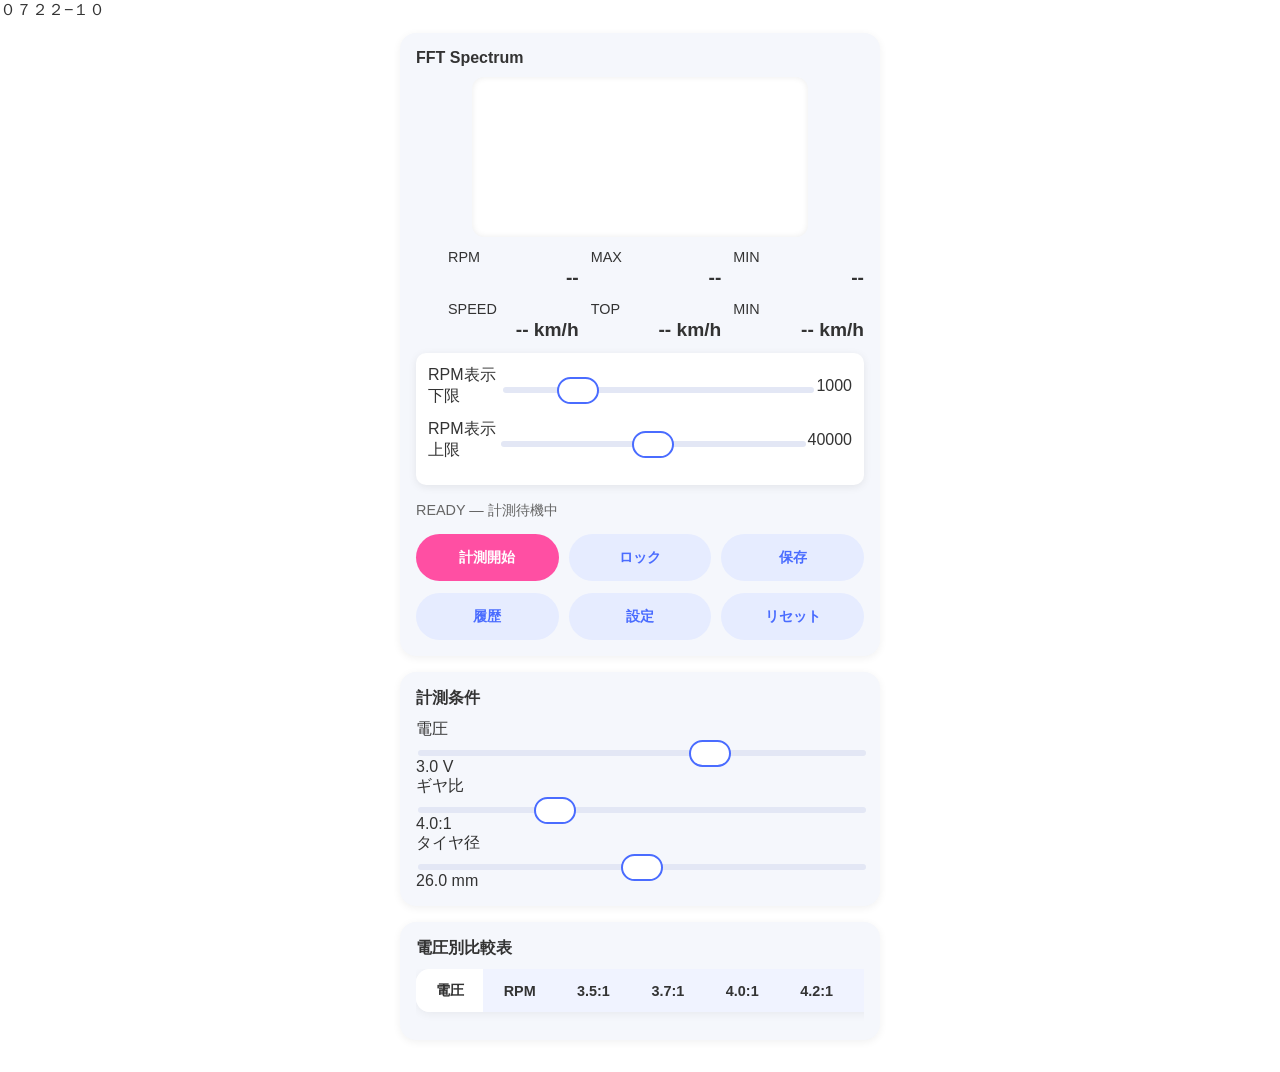
==== commit e9b88ebf: "Update RPM input limits and remove unused code Refactor RPM limit input section and clean up comment" ====
--- a/index.html
+++ b/index.html
@@ -1,3 +1,5 @@
+０７２２−１０
+
 <!DOCTYPE html>
 <html lang="ja">
 <head>
@@ -5,9 +7,6 @@
   <title>RPM Analyzer — Advanced FFT</title>
   <meta name="viewport" content="width=device-width, initial-scale=1.0, user-scalable=no, maximum-scale=1.0">
   <style>
-    /* =============================
-       全体レイアウト
-    ============================= */
     body {
       margin: 0;
       padding: 0;
@@ -299,7 +298,6 @@
 </head>
 <body>
   <div class="main-container">
-    <!-- FFT カード -->
     <section class="card">
       <div class="card-title">FFT Spectrum</div>
       <canvas id="waveCanvas"></canvas>
@@ -314,17 +312,17 @@
         <div><span>MIN</span><span id="speedMin">-- km/h</span></div>
       </div>
       <div class="rpm-limit-box">
-  <div class="rpm-limit-row">
-    <label>RPM表示下限</label>
-    <input id="" type="range" min="0" max="5000" value="1000">
-    <span id="Value">1000</span>
-  </div>
-  <div class="rpm-limit-row">
-    <label>RPM表示上限</label>
-    <input id="rpmMaxLimit" type="range" min="20000" max="60000" value="40000">
-    <span id="rpmMaxLimitValue">40000</span>
-  </div>
-</div>
+        <div class="rpm-limit-row">
+          <label>RPM表示下限</label>
+          <input id="rpmMinLimit" type="range" min="0" max="5000" value="1000">
+          <span id="rpmMinLimitValue">1000</span>
+        </div>
+        <div class="rpm-limit-row">
+          <label>RPM表示上限</label>
+          <input id="rpmMaxLimit" type="range" min="20000" max="60000" value="40000">
+          <span id="rpmMaxLimitValue">40000</span>
+        </div>
+      </div>
       <div id="statusLine" class="status-line">READY — 計測待機中</div>
       <div class="realtime-buttons-2row">
         <div class="btn-row">
@@ -340,7 +338,6 @@
       </div>
     </section>
 
-    <!-- 計測条件カード -->
     <section class="card">
       <div class="card-title">計測条件</div>
       <div class="setting-item">
@@ -360,7 +357,6 @@
       </div>
     </section>
 
-    <!-- 比較表カード -->
     <section class="card">
       <div class="card-title">電圧別比較表</div>
       <div class="comparison-wrapper">
@@ -385,7 +381,7 @@
     </section>
   </div>
 
-  <!-- 履歴モーダル -->
+  <!-- モーダル -->
   <div id="historyModalBackdrop" class="modal-backdrop hidden">
     <div class="modal">
       <div class="modal-title">履歴一覧</div>
@@ -407,7 +403,6 @@
     </div>
   </div>
 
-  <!-- 保存モーダル -->
   <div id="saveModalBackdrop" class="modal-backdrop hidden">
     <div class="modal">
       <div class="modal-title">保存</div>
@@ -423,7 +418,6 @@
     </div>
   </div>
 
-  <!-- 設定モーダル -->
   <div id="settingsModalBackdrop" class="modal-backdrop hidden">
     <div class="modal">
       <div class="modal-title">設定</div>
@@ -450,9 +444,6 @@
   </div>
 
   <script>
-    /* =============================
-       改善版集音機能 + 元の全機能
-    ============================= */
     const SAMPLE_RATE = 48000;
     const FFT_SIZE = 16384;
 
@@ -486,9 +477,9 @@
       speedNow: document.getElementById("speedNow"),
       speedTop: document.getElementById("speedTop"),
       speedMin: document.getElementById("speedMin"),
-      : document.getElementById(""),
+      rpmMinLimit: document.getElementById("rpmMinLimit"),
       rpmMaxLimit: document.getElementById("rpmMaxLimit"),
-      Value: document.getElementById("Value"),
+      rpmMinLimitValue: document.getElementById("rpmMinLimitValue"),
       rpmMaxLimitValue: document.getElementById("rpmMaxLimitValue"),
       startBtn: document.getElementById("startBtn"),
       lockBtn: document.getElementById("lockBtn"),
@@ -545,7 +536,14 @@
       fftBuffer = new Float32Array(analyser.frequencyBinCount);
     }
 
-        function drawFFT() {
+    function resizeCanvas() {
+      const canvas = UI.waveCanvas;
+      const dpr = window.devicePixelRatio || 1;
+      canvas.width = canvas.clientWidth * dpr;
+      canvas.height = 160 * dpr;
+    }
+
+    function drawFFT() {
       if (!analyser) return;
       analyser.getFloatFrequencyData(fftBuffer);
       const canvas = UI.waveCanvas;
@@ -553,19 +551,18 @@
       ctx.clearRect(0, 0, canvas.width, canvas.height);
 
       const nyquist = SAMPLE_RATE / 2;
-      const minRpm = parseInt(UI..value, 10);
+      const minRpm = parseInt(UI.rpmMinLimit.value, 10);
       const maxRpm = parseInt(UI.rpmMaxLimit.value, 10);
       const minHz = minRpm / 60;
       const maxHz = maxRpm / 60;
-
-      const minIndex = Math.floor(minHz / nyquist * fftBuffer.length);
-      const maxIndex = Math.floor(maxHz / nyquist * fftBuffer.length);
+      const minIndex = Math.max(0, Math.floor(minHz / nyquist * fftBuffer.length));
+      const maxIndex = Math.min(fftBuffer.length - 1, Math.floor(maxHz / nyquist * fftBuffer.length));
 
       ctx.beginPath();
       ctx.strokeStyle = "#4a6cff";
       ctx.lineWidth = 2.5;
 
-      for (let i = Math.max(0, minIndex); i <= Math.min(fftBuffer.length - 1, maxIndex); i++) {
+      for (let i = minIndex; i <= maxIndex; i++) {
         const x = (i - minIndex) / (maxIndex - minIndex + 1) * canvas.width;
         const norm = Math.max(0, (fftBuffer[i] + 120) / 120);
         const y = canvas.height * (1 - norm);
@@ -580,17 +577,15 @@
       analyser.getFloatFrequencyData(fftBuffer);
 
       const nyquist = SAMPLE_RATE / 2;
-      const minRpm = parseInt(UI..value, 10);
+      const minRpm = parseInt(UI.rpmMinLimit.value, 10);
       const maxRpm = parseInt(UI.rpmMaxLimit.value, 10);
       const minHz = minRpm / 60;
       const maxHz = maxRpm / 60;
-
       const minIndex = Math.max(0, Math.floor(minHz / nyquist * fftBuffer.length));
       const maxIndex = Math.min(fftBuffer.length - 1, Math.floor(maxHz / nyquist * fftBuffer.length));
 
       let bestIndex = -1;
       let bestValue = -Infinity;
-
       for (let i = minIndex; i <= maxIndex; i++) {
         if (fftBuffer[i] > bestValue) {
           bestValue = fftBuffer[i];
@@ -598,7 +593,6 @@
         }
       }
       if (bestIndex < 0) return null;
-
       return bestIndex * nyquist / fftBuffer.length;
     }
 
@@ -628,6 +622,7 @@
       const speedNow = computeSpeed(rpm, gearRatio, state.tireMm);
       const speedTop = computeSpeed(state.rpmMax, gearRatio, state.tireMm);
       const speedMin = computeSpeed(state.rpmMin, gearRatio, state.tireMm);
+
       state.speedNow = speedNow;
       state.speedTop = speedTop;
       state.speedMin = speedMin;
@@ -670,7 +665,7 @@
       requestAnimationFrame(loop);
     }
 
-    // イベントリスナー
+    // ボタン機能
     UI.startBtn.addEventListener("click", async () => {
       if (!audioContext) await initAudio();
       running = true;
@@ -682,10 +677,12 @@
     UI.lockBtn.addEventListener("click", () => {
       locked = !locked;
       UI.lockBtn.textContent = locked ? "ロック解除" : "ロック";
-      UI.statusLine.textContent = locked ? "LOCKED — 値固定中" : "MEASURING — 計測中";
+      UI.statusLine.textContent = locked ? "LOCKED — 停止中" : "MEASURING — 計測中";
     });
 
     UI.resetBtn.addEventListener("click", () => {
+      running = false;
+      locked = false;
       state.rpmNow = 0;
       state.rpmMax = 0;
       state.rpmMin = Infinity;
@@ -701,21 +698,6 @@
       UI.statusLine.textContent = "READY — 計測待機中";
     });
 
-    // 計測条件スライダー
-    UI.voltageRange.addEventListener("input", () => {
-      state.voltage = parseFloat(UI.voltageRange.value);
-      UI.voltageLabel.textContent = state.voltage.toFixed(1) + " V";
-    });
-    UI.gearRange.addEventListener("input", () => {
-      state.gearIndex = parseInt(UI.gearRange.value, 10);
-      UI.gearLabel.textContent = ["3.5:1","3.7:1","4.0:1","4.2:1","5.0:1","6.4:1","8.75:1","11.2:1"][state.gearIndex] || "4.0:1";
-    });
-    UI.tireRange.addEventListener("input", () => {
-      state.tireMm = parseFloat(UI.tireRange.value);
-      UI.tireLabel.textContent = state.tireMm.toFixed(1) + " mm";
-    });
-
-    // モーダル関連（簡易版）
     UI.historyBtn2.addEventListener("click", () => UI.historyModal.classList.remove("hidden"));
     UI.closeHistory.addEventListener("click", () => UI.historyModal.classList.add("hidden"));
     UI.saveBtn.addEventListener("click", () => UI.saveModal.classList.remove("hidden"));
@@ -723,119 +705,13 @@
     UI.settingsBtn2.addEventListener("click", () => UI.settingsModal.classList.remove("hidden"));
     UI.closeSettings.addEventListener("click", () => UI.settingsModal.classList.add("hidden"));
 
+    // スライダー更新
+    UI.rpmMinLimit.addEventListener("input", () => UI.rpmMinLimitValue.textContent = UI.rpmMinLimit.value);
+    UI.rpmMaxLimit.addEventListener("input", () => UI.rpmMaxLimitValue.textContent = UI.rpmMaxLimit.value);
+
     window.addEventListener('load', () => {
       resizeCanvas();
-      UI.voltageLabel.textContent = state.voltage.toFixed(1) + " V";
-      UI.gearLabel.textContent = "4.0:1";
-      UI.tireLabel.textContent = "26.0 mm";
     });
-      function computeSpeed(rpm, gearRatio, tireMm) {
-      const wheelRpm = rpm / gearRatio;
-      const tireM = tireMm / 1000;
-      const speedMps = wheelRpm * tireM * Math.PI / 60;
-      return speedMps * 3.6;
-    }
-
-    function updateRealtimeUI(rpm) {
-      if (!rpm || !isFinite(rpm)) return;
-      state.rpmNow = rpm;
-      state.rpmMax = Math.max(state.rpmMax, rpm);
-      state.rpmMin = Math.min(state.rpmMin, rpm);
-
-      const gearRatio = gearRatios[state.gearIndex] || 4.0;
-      const speedNow = computeSpeed(rpm, gearRatio, state.tireMm);
-      const speedTop = computeSpeed(state.rpmMax, gearRatio, state.tireMm);
-      const speedMin = computeSpeed(state.rpmMin, gearRatio, state.tireMm);
-
-      state.speedNow = speedNow;
-      state.speedTop = speedTop;
-      state.speedMin = speedMin;
-
-      UI.rpmNow.textContent = Math.round(state.rpmNow);
-      UI.rpmMax.textContent = Math.round(state.rpmMax);
-      UI.rpmMin.textContent = Math.round(state.rpmMin);
-      UI.speedNow.textContent = speedNow.toFixed(2) + " km/h";
-      UI.speedTop.textContent = speedTop.toFixed(2) + " km/h";
-      UI.speedMin.textContent = speedMin.toFixed(2) + " km/h";
-    }
-
-    function buildComparisonTable() {
-      if (!UI.comparisonBody) return;
-      UI.comparisonBody.innerHTML = "";
-      const voltages = [2.2, 2.4, 2.6, 2.8, 3.0, 3.2, 3.4];
-      voltages.forEach(v => {
-        const baseRpm = state.rpmNow || 30000;
-        const scale = v / state.voltage;
-        const rpm = baseRpm * scale;
-        const tr = document.createElement("tr");
-        tr.innerHTML = `<td>${v.toFixed(1)} V</td><td>${Math.round(rpm)}</td>`;
-        gearRatios.forEach(gr => {
-          const sp = computeSpeed(rpm, gr, state.tireMm).toFixed(2);
-          tr.innerHTML += `<td>${sp}</td>`;
-        });
-        UI.comparisonBody.appendChild(tr);
-      });
-    }
-
-    function loop() {
-      if (!running || locked) {
-        requestAnimationFrame(loop);
-        return;
-      }
-      drawFFT();
-      const peakHz = detectPeak();
-      const rpm = computeRpm(peakHz);
-      updateRealtimeUI(rpm);
-      buildComparisonTable();
-      requestAnimationFrame(loop);
-    }
-
-    // ボタンイベント
-    UI.startBtn.addEventListener("click", async () => {
-      if (!audioContext) {
-        await initAudio();
-      }
-      running = true;
-      locked = false;
-      UI.statusLine.textContent = "MEASURING — 計測中";
-      loop();
-    });
-
-    UI.lockBtn.addEventListener("click", () => {
-      locked = !locked;
-      UI.lockBtn.textContent = locked ? "ロック解除" : "ロック";
-      UI.statusLine.textContent = locked ? "LOCKED — 値固定中" : "MEASURING — 計測中";
-    });
-
-    UI.resetBtn.addEventListener("click", () => {
-      state.rpmNow = 0;
-      state.rpmMax = 0;
-      state.rpmMin = Infinity;
-      state.speedNow = 0;
-      state.speedTop = 0;
-      state.speedMin = Infinity;
-      UI.rpmNow.textContent = "--";
-      UI.rpmMax.textContent = "--";
-      UI.rpmMin.textContent = "--";
-      UI.speedNow.textContent = "-- km/h";
-      UI.speedTop.textContent = "-- km/h";
-      UI.speedMin.textContent = "-- km/h";
-      UI.statusLine.textContent = "READY — 計測待機中";
-    });
-
-    // スライダー初期化
-    window.addEventListener('load', () => {
-      resizeCanvas(); // 必要なら追加
-      UI.voltageLabel.textContent = state.voltage.toFixed(1) + " V";
-      UI.gearLabel.textContent = "4.0:1";
-      UI.tireLabel.textContent = "26.0 mm";
-    });
-    UI.rpmMinLimit.addEventListener("input", () => {
-  UI.rpmMinLimitValue.textContent = UI.rpmMinLimit.value;
-});
-UI.rpmMaxLimit.addEventListener("input", () => {
-  UI.rpmMaxLimitValue.textContent = UI.rpmMaxLimit.value;
-});
   </script>
 </body>
 </html>
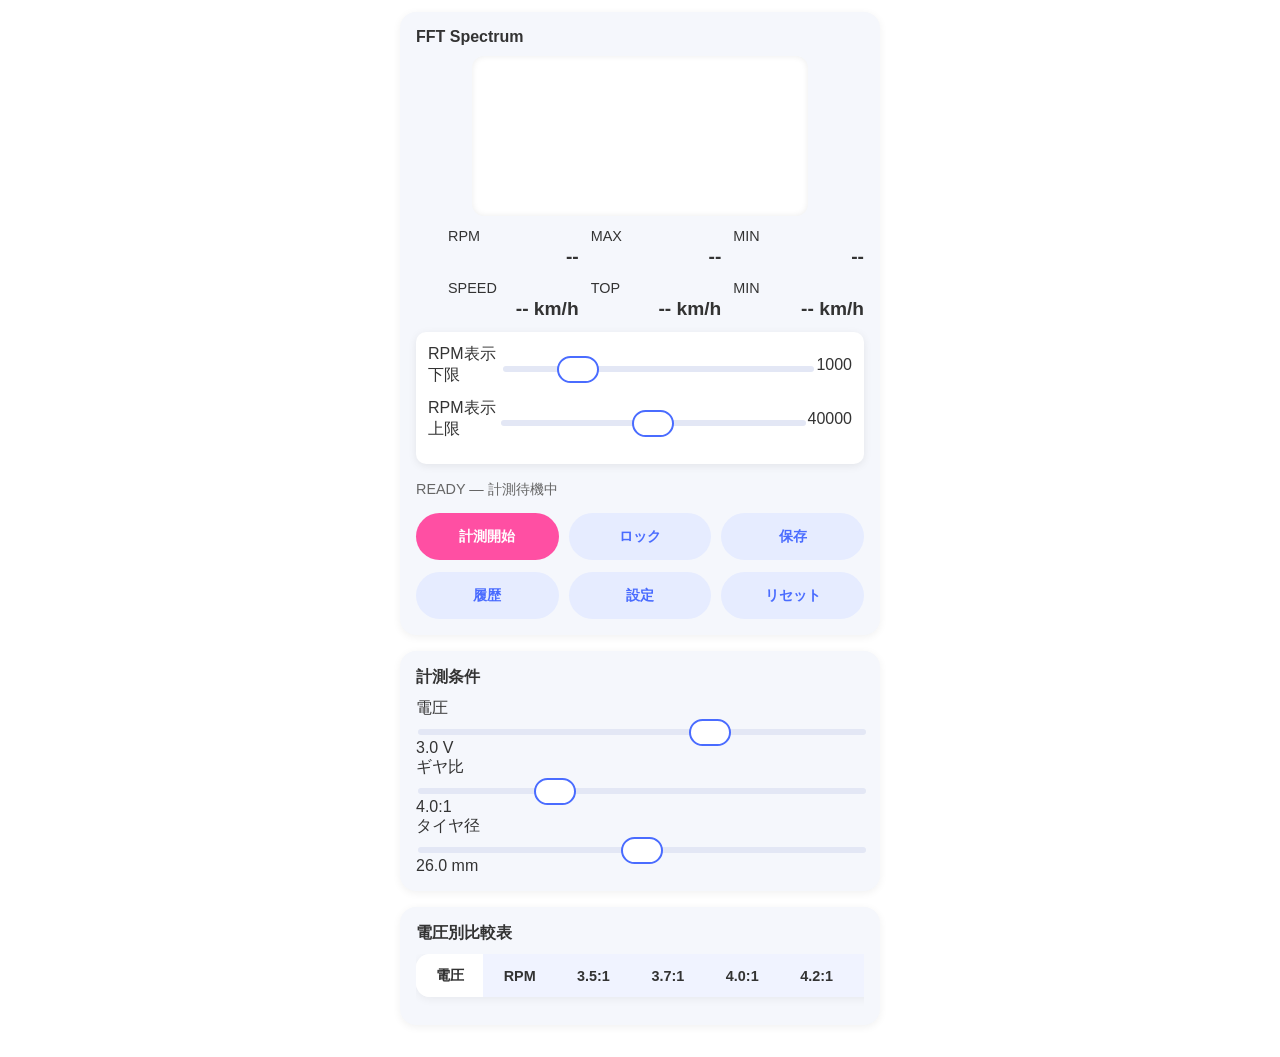
==== commit fb55ac6a: "Refactor index.html for improved structure and styles Refactor HTML structure and styles for better " ====
--- a/index.html
+++ b/index.html
@@ -1,5 +1,3 @@
-０７２２−１０
-
 <!DOCTYPE html>
 <html lang="ja">
 <head>
@@ -7,293 +5,48 @@
   <title>RPM Analyzer — Advanced FFT</title>
   <meta name="viewport" content="width=device-width, initial-scale=1.0, user-scalable=no, maximum-scale=1.0">
   <style>
-    body {
-      margin: 0;
-      padding: 0;
-      background: #ffffff;
-      font-family: "Noto Sans JP", -apple-system, BlinkMacSystemFont, sans-serif;
-      color: #333;
-      overflow-x: hidden;
-    }
-    .main-container {
-      padding: 12px 16px 16px 16px;
-      max-width: 480px;
-      margin: 0 auto;
-    }
-    .card {
-      background: #f5f7fc;
-      border-radius: 16px;
-      padding: 16px;
-      margin-bottom: 16px;
-      box-shadow: 0 2px 8px rgba(0,0,0,0.06);
-    }
-    .card-title {
-      font-size: 1rem;
-      font-weight: 700;
-      margin-bottom: 10px;
-    }
-    #waveCanvas {
-      width: 75%;
-      height: 160px;
-      background: #ffffff;
-      border-radius: 12px;
-      box-shadow: inset 0 0 6px rgba(0,0,0,0.08);
-      margin: 0 auto;
-      display: block;
-    }
-    .rpm-grid, .speed-grid {
-      display: grid;
-      grid-template-columns: repeat(3, 1fr);
-      gap: 12px;
-      margin-top: 12px;
-      margin-left: 32px;
-    }
-    .rpm-grid div, .speed-grid div {
-      display: flex;
-      flex-direction: column;
-      font-size: 0.9rem;
-    }
-    .rpm-grid span:last-child,
-    .speed-grid span:last-child {
-      font-weight: 700;
-      margin-top: 2px;
-      text-align: right;
-      font-size: 1.2rem;
-    }
-    .rpm-limit-box {
-      margin: 12px 0 16px 0;
-      padding: 12px;
-      background: #ffffff;
-      border-radius: 10px;
-      box-shadow: 0 2px 8px rgba(0,0,0,0.08);
-    }
-    .rpm-limit-row {
-      display: flex;
-      align-items: center;
-      justify-content: space-between;
-      margin-bottom: 12px;
-    }
-    .limit-slider {
-      flex: 1;
-      margin: 0 10px;
-      accent-color: #4fa3ff;
-    }
-    .limit-value {
-      width: 60px;
-      text-align: right;
-      font-size: 0.9rem;
-    }
-    .status-line {
-      margin-top: 12px;
-      font-size: 0.9rem;
-      color: #666;
-    }
-    .realtime-buttons-2row {
-      margin-top: 14px;
-      display: flex;
-      flex-direction: column;
-      gap: 12px;
-    }
-    .btn-row {
-      display: grid;
-      grid-template-columns: repeat(3, 1fr);
-      gap: 10px;
-    }
-    .primary-btn, .secondary-btn {
-      padding: 14px 0;
-      border-radius: 999px;
-      font-size: 0.9rem;
-      font-weight: 700;
-      border: none;
-    }
-    .primary-btn {
-      background: #ff4fa3;
-      color: #fff;
-    }
-    .secondary-btn {
-      background: #e6ecff;
-      color: #4a6cff;
-    }
-    input[type="range"] {
-      width: 100%;
-      -webkit-appearance: none;
-      height: 6px;
-      border-radius: 999px;
-      background: #e3e7f5;
-      outline: none;
-      margin-top: 10px;
-    }
-    input[type="range"]::-webkit-slider-thumb {
-      -webkit-appearance: none;
-      width: 42px;
-      height: 27px;
-      background: #ffffff;
-      border-radius: 999px;
-      border: 2px solid #4a6cff;
-    }
-    .comparison-wrapper {
-      overflow-x: auto;
-      padding-bottom: 12px;
-      margin-top: 10px;
-    }
-    .comparison-table {
-      border-collapse: separate;
-      border-spacing: 0;
-      width: 100%;
-      min-width: 760px;
-      background: #ffffff;
-      border-radius: 14px;
-      overflow: hidden;
-      box-shadow: 0 2px 10px rgba(0,0,0,0.06);
-    }
-    .comparison-table thead th {
-      position: sticky;
-      top: 0;
-      background: #f0f3ff;
-      z-index: 3;
-      font-weight: 700;
-      padding: 12px 8px;
-      font-size: 0.9rem;
-    }
-    .comparison-table td:first-child,
-    .comparison-table th:first-child {
-      position: sticky;
-      left: 0;
-      background: #ffffff;
-      z-index: 2;
-    }
-    .comparison-table td {
-      padding: 14px 8px;
-      font-size: 0.95rem;
-    }
-    .modal-backdrop {
-      position: fixed;
-      inset: 0;
-      background: rgba(0,0,0,0.35);
-      display: flex;
-      justify-content: center;
-      align-items: flex-end;
-    }
-    .modal {
-      width: 100%;
-      max-width: 480px;
-      background: #f5f7fc;
-      border-radius: 18px 18px 0 0;
-      padding: 18px;
-      position: relative;
-      margin: 0 auto;
-    }
-    .modal-title {
-      font-size: 1.1rem;
-      font-weight: 700;
-      margin-bottom: 12px;
-    }
-    .hidden {
-      display: none;
-    }
-    .history-filter {
-      display: grid;
-      grid-template-columns: repeat(3, 1fr);
-      grid-template-rows: repeat(2, auto);
-      gap: 10px;
-      margin-bottom: 8px;
-    }
-    .history-filter label {
-      font-size: 0.8rem;
-      margin-bottom: 2px;
-      display: block;
-    }
-    .history-filter select {
-      width: 100%;
-      height: 48px;
-      padding: 10px;
-      border-radius: 10px;
-      border: 1px solid #c7d6ff;
-      background: #ffffff;
-      font-size: 0.9rem;
-    }
-    #historySearchBtn {
-      width: 100%;
-      height: 48px;
-      border-radius: 10px;
-      background: #4a6cff;
-      color: #fff;
-      font-size: 1rem;
-      font-weight: 700;
-      border: none;
-      margin-top: 4px;
-    }
-    .history-scroll {
-      overflow-x: auto;
-    }
-    .history-header-row {
-      background: #e6ecff;
-      padding: 8px;
-      font-size: 0.9rem;
-      font-weight: 700;
-      display: grid;
-      grid-template-columns: 96px 120px 80px 80px 80px 80px 80px 80px;
-      border-bottom: 1px solid #c7d6ff;
-      white-space: nowrap;
-    }
-    .history-row {
-      display: grid;
-      grid-template-columns: 96px 120px 80px 80px 80px 80px 80px 80px;
-      padding: 8px;
-      border-bottom: 1px solid #e3e7f5;
-      font-size: 0.9rem;
-    }
-    .text-input {
-      width: 100%;
-      padding: 10px;
-      border-radius: 10px;
-      border: 1px solid #c7d6ff;
-      background: #ffffff;
-      font-size: 1rem;
-      height: 48px;
-    }
-    #saveConfirmBtn {
-      width: 100%;
-      padding: 16px 0;
-      border-radius: 999px;
-      background: #ff4fa3;
-      color: #fff;
-      font-weight: 700;
-      font-size: 1.6rem;
-      border: none;
-      margin-top: 12px;
-    }
-    .close-btn {
-      width: 100%;
-      padding: 16px 0;
-      border-radius: 999px;
-      background: #e6ecff;
-      color: #4a6cff;
-      font-weight: 700;
-      font-size: 1.6rem;
-      border: none;
-      margin-top: 12px;
-    }
-    .help-btn {
-      position: absolute;
-      top: 12px;
-      right: 12px;
-      width: 32px;
-      height: 32px;
-      border-radius: 50%;
-      border: none;
-      background: #e6ecff;
-      color: #4a6cff;
-      font-weight: 700;
-    }
-    .help-text {
-      font-size: 0.85rem;
-      background: #ffffff;
-      border-radius: 8px;
-      padding: 8px;
-      margin-bottom: 10px;
-      border: 1px solid #c7d6ff;
-    }
+    body { margin:0; padding:0; background:#ffffff; font-family:"Noto Sans JP",sans-serif; color:#333; overflow-x:hidden; }
+    .main-container { padding:12px 16px 16px 16px; max-width:480px; margin:0 auto; }
+    .card { background:#f5f7fc; border-radius:16px; padding:16px; margin-bottom:16px; box-shadow:0 2px 8px rgba(0,0,0,0.06); }
+    .card-title { font-size:1rem; font-weight:700; margin-bottom:10px; }
+    #waveCanvas { width:75%; height:160px; background:#fff; border-radius:12px; box-shadow:inset 0 0 6px rgba(0,0,0,0.08); margin:0 auto; display:block; }
+    .rpm-grid, .speed-grid { display:grid; grid-template-columns:repeat(3,1fr); gap:12px; margin-top:12px; margin-left:32px; }
+    .rpm-grid div, .speed-grid div { display:flex; flex-direction:column; font-size:0.9rem; }
+    .rpm-grid span:last-child, .speed-grid span:last-child { font-weight:700; margin-top:2px; text-align:right; font-size:1.2rem; }
+    .rpm-limit-box { margin:12px 0 16px 0; padding:12px; background:#fff; border-radius:10px; box-shadow:0 2px 8px rgba(0,0,0,0.08); }
+    .rpm-limit-row { display:flex; align-items:center; justify-content:space-between; margin-bottom:12px; }
+    .limit-slider { flex:1; margin:0 10px; accent-color:#4fa3ff; }
+    .limit-value { width:60px; text-align:right; font-size:0.9rem; }
+    .status-line { margin-top:12px; font-size:0.9rem; color:#666; }
+    .realtime-buttons-2row { margin-top:14px; display:flex; flex-direction:column; gap:12px; }
+    .btn-row { display:grid; grid-template-columns:repeat(3,1fr); gap:10px; }
+    .primary-btn, .secondary-btn { padding:14px 0; border-radius:999px; font-size:0.9rem; font-weight:700; border:none; }
+    .primary-btn { background:#ff4fa3; color:#fff; }
+    .secondary-btn { background:#e6ecff; color:#4a6cff; }
+    input[type="range"] { width:100%; -webkit-appearance:none; height:6px; border-radius:999px; background:#e3e7f5; outline:none; margin-top:10px; }
+    input[type="range"]::-webkit-slider-thumb { -webkit-appearance:none; width:42px; height:27px; background:#fff; border-radius:999px; border:2px solid #4a6cff; }
+    .comparison-wrapper { overflow-x:auto; padding-bottom:12px; margin-top:10px; }
+    .comparison-table { border-collapse:separate; border-spacing:0; width:100%; min-width:760px; background:#fff; border-radius:14px; overflow:hidden; box-shadow:0 2px 10px rgba(0,0,0,0.06); }
+    .comparison-table thead th { position:sticky; top:0; background:#f0f3ff; z-index:3; font-weight:700; padding:12px 8px; font-size:0.9rem; }
+    .comparison-table td:first-child, .comparison-table th:first-child { position:sticky; left:0; background:#fff; z-index:2; }
+    .comparison-table td { padding:14px 8px; font-size:0.95rem; }
+    .modal-backdrop { position:fixed; inset:0; background:rgba(0,0,0,0.35); display:flex; justify-content:center; align-items:flex-end; }
+    .modal { width:100%; max-width:480px; background:#f5f7fc; border-radius:18px 18px 0 0; padding:18px; position:relative; margin:0 auto; }
+    .modal-title { font-size:1.1rem; font-weight:700; margin-bottom:12px; }
+    .hidden { display:none; }
+    .history-filter { display:grid; grid-template-columns:repeat(3,1fr); grid-template-rows:repeat(2,auto); gap:10px; margin-bottom:8px; }
+    .history-filter label { font-size:0.8rem; margin-bottom:2px; display:block; }
+    .history-filter select { width:100%; height:48px; padding:10px; border-radius:10px; border:1px solid #c7d6ff; background:#fff; font-size:0.9rem; }
+    #historySearchBtn { width:100%; height:48px; border-radius:10px; background:#4a6cff; color:#fff; font-size:1rem; font-weight:700; border:none; margin-top:4px; }
+    .history-scroll { overflow-x:auto; }
+    .history-header-row { background:#e6ecff; padding:8px; font-size:0.9rem; font-weight:700; display:grid; grid-template-columns:96px 120px 80px 80px 80px 80px 80px 80px; border-bottom:1px solid #c7d6ff; white-space:nowrap; }
+    .history-row { display:grid; grid-template-columns:96px 120px 80px 80px 80px 80px 80px 80px; padding:8px; border-bottom:1px solid #e3e7f5; font-size:0.9rem; }
+    .text-input { width:100%; padding:10px; border-radius:10px; border:1px solid #c7d6ff; background:#fff; font-size:1rem; height:48px; }
+    #saveConfirmBtn, .close-btn { width:100%; padding:16px 0; border-radius:999px; font-weight:700; font-size:1.6rem; border:none; margin-top:12px; }
+    #saveConfirmBtn { background:#ff4fa3; color:#fff; }
+    .close-btn { background:#e6ecff; color:#4a6cff; }
+    .help-btn { position:absolute; top:12px; right:12px; width:32px; height:32px; border-radius:50%; border:none; background:#e6ecff; color:#4a6cff; font-weight:700; }
+    .help-text { font-size:0.85rem; background:#fff; border-radius:8px; padding:8px; margin-bottom:10px; border:1px solid #c7d6ff; }
   </style>
 </head>
 <body>
@@ -365,14 +118,8 @@
             <tr>
               <th>電圧</th>
               <th>RPM</th>
-              <th>3.5:1</th>
-              <th>3.7:1</th>
-              <th>4.0:1</th>
-              <th>4.2:1</th>
-              <th>5.0:1</th>
-              <th>6.4:1</th>
-              <th>8.75:1</th>
-              <th>11.2:1</th>
+              <th>3.5:1</th><th>3.7:1</th><th>4.0:1</th><th>4.2:1</th>
+              <th>5.0:1</th><th>6.4:1</th><th>8.75:1</th><th>11.2:1</th>
             </tr>
           </thead>
           <tbody id="comparisonBody"></tbody>
@@ -381,7 +128,7 @@
     </section>
   </div>
 
-  <!-- モーダル -->
+  <!-- 履歴モーダル -->
   <div id="historyModalBackdrop" class="modal-backdrop hidden">
     <div class="modal">
       <div class="modal-title">履歴一覧</div>
@@ -403,6 +150,7 @@
     </div>
   </div>
 
+  <!-- 保存モーダル -->
   <div id="saveModalBackdrop" class="modal-backdrop hidden">
     <div class="modal">
       <div class="modal-title">保存</div>
@@ -418,6 +166,7 @@
     </div>
   </div>
 
+  <!-- 設定モーダル -->
   <div id="settingsModalBackdrop" class="modal-backdrop hidden">
     <div class="modal">
       <div class="modal-title">設定</div>
@@ -457,15 +206,9 @@
     const gearRatios = [3.5, 3.7, 4.0, 4.2, 5.0, 6.4, 8.75, 11.2];
 
     const state = {
-      rpmNow: 0,
-      rpmMax: 0,
-      rpmMin: Infinity,
-      speedNow: 0,
-      speedTop: 0,
-      speedMin: Infinity,
-      voltage: 3.0,
-      gearIndex: 2,
-      tireMm: 26.0,
+      rpmNow: 0, rpmMax: 0, rpmMin: Infinity,
+      speedNow: 0, speedTop: 0, speedMin: Infinity,
+      voltage: 3.0, gearIndex: 2, tireMm: 26.0,
       history: []
     };
 
@@ -525,9 +268,7 @@
     async function initAudio() {
       if (audioContext) return;
       audioContext = new (window.AudioContext || window.webkitAudioContext)({ sampleRate: SAMPLE_RATE });
-      micStream = await navigator.mediaDevices.getUserMedia({
-        audio: { echoCancellation: false, noiseSuppression: false, autoGainControl: false }
-      });
+      micStream = await navigator.mediaDevices.getUserMedia({ audio: { echoCancellation: false, noiseSuppression: false, autoGainControl: false }});
       const source = audioContext.createMediaStreamSource(micStream);
       analyser = audioContext.createAnalyser();
       analyser.fftSize = FFT_SIZE;
@@ -584,8 +325,7 @@
       const minIndex = Math.max(0, Math.floor(minHz / nyquist * fftBuffer.length));
       const maxIndex = Math.min(fftBuffer.length - 1, Math.floor(maxHz / nyquist * fftBuffer.length));
 
-      let bestIndex = -1;
-      let bestValue = -Infinity;
+      let bestIndex = -1, bestValue = -Infinity;
       for (let i = minIndex; i <= maxIndex; i++) {
         if (fftBuffer[i] > bestValue) {
           bestValue = fftBuffer[i];
@@ -599,9 +339,9 @@
     function computeRpm(peakHz) {
       if (!peakHz) return 0;
       let rpm = peakHz * 60;
-      const cal = parseFloat(UI.rpmCalRange ? UI.rpmCalRange.value : 1.0);
+      const cal = parseFloat(UI.rpmCalRange.value || 1.0);
       rpm *= cal;
-      const loadFactor = parseFloat(UI.loadFactorRange ? UI.loadFactorRange.value : 0);
+      const loadFactor = parseFloat(UI.loadFactorRange.value || 0);
       rpm *= (1 - loadFactor / 100);
       return rpm;
     }
@@ -637,7 +377,7 @@
 
     function buildComparisonTable() {
       UI.comparisonBody.innerHTML = "";
-      const voltages = [2.2, 2.4, 2.6, 2.8, 3.0, 3.2, 3.4];
+      const voltages = [2.2,2.4,2.6,2.8,3.0,3.2,3.4];
       voltages.forEach(v => {
         const baseRpm = state.rpmNow || 30000;
         const scale = v / state.voltage;
@@ -683,34 +423,65 @@
     UI.resetBtn.addEventListener("click", () => {
       running = false;
       locked = false;
-      state.rpmNow = 0;
-      state.rpmMax = 0;
-      state.rpmMin = Infinity;
-      state.speedNow = 0;
-      state.speedTop = 0;
-      state.speedMin = Infinity;
-      UI.rpmNow.textContent = "--";
-      UI.rpmMax.textContent = "--";
-      UI.rpmMin.textContent = "--";
-      UI.speedNow.textContent = "-- km/h";
-      UI.speedTop.textContent = "-- km/h";
-      UI.speedMin.textContent = "-- km/h";
+      state.rpmNow = 0; state.rpmMax = 0; state.rpmMin = Infinity;
+      state.speedNow = 0; state.speedTop = 0; state.speedMin = Infinity;
+      UI.rpmNow.textContent = UI.rpmMax.textContent = UI.rpmMin.textContent = "--";
+      UI.speedNow.textContent = UI.speedTop.textContent = UI.speedMin.textContent = "-- km/h";
       UI.statusLine.textContent = "READY — 計測待機中";
     });
 
+    // 履歴・保存・設定
     UI.historyBtn2.addEventListener("click", () => UI.historyModal.classList.remove("hidden"));
     UI.closeHistory.addEventListener("click", () => UI.historyModal.classList.add("hidden"));
+
     UI.saveBtn.addEventListener("click", () => UI.saveModal.classList.remove("hidden"));
     UI.saveCancelBtn.addEventListener("click", () => UI.saveModal.classList.add("hidden"));
+    UI.saveConfirmBtn.addEventListener("click", () => {
+      const name = UI.saveNameInput.value.trim();
+      const motor = UI.motorTypeSelect.value;
+      if (!name || !motor) return;
+      const entry = {
+        date: new Date().toLocaleString(),
+        name, motor,
+        speed: state.speedNow.toFixed(2),
+        rpm: Math.round(state.rpmNow),
+        voltage: state.voltage.toFixed(1),
+        gear: ["3.5:1","3.7:1","4.0:1","4.2:1","5.0:1","6.4:1","8.75:1","11.2:1"][state.gearIndex] || "4.0:1",
+        tire: state.tireMm.toFixed(1)
+      };
+      state.history.push(entry);
+      renderHistory();
+      UI.saveModal.classList.add("hidden");
+    });
+
+    function renderHistory() {
+      UI.historyList.innerHTML = "";
+      state.history.forEach(h => {
+        const row = document.createElement("div");
+        row.className = "history-row";
+        row.innerHTML = `<span>${h.date}</span><span>${h.name}</span><span>${h.motor}</span><span>${h.speed}</span><span>${h.rpm}</span><span>${h.voltage}</span><span>${h.gear}</span><span>${h.tire}</span>`;
+        UI.historyList.appendChild(row);
+      });
+    }
+
     UI.settingsBtn2.addEventListener("click", () => UI.settingsModal.classList.remove("hidden"));
     UI.closeSettings.addEventListener("click", () => UI.settingsModal.classList.add("hidden"));
-
-    // スライダー更新
-    UI.rpmMinLimit.addEventListener("input", () => UI.rpmMinLimitValue.textContent = UI.rpmMinLimit.value);
-    UI.rpmMaxLimit.addEventListener("input", () => UI.rpmMaxLimitValue.textContent = UI.rpmMaxLimit.value);
+    UI.helpButton.addEventListener("click", () => UI.helpText.classList.toggle("hidden"));
+
+    UI.noiseRange.addEventListener("input", () => UI.noiseLabel.textContent = UI.noiseRange.value + " dB");
+    UI.rpmCalRange.addEventListener("input", () => UI.rpmCalLabel.textContent = UI.rpmCalRange.value);
+    UI.loadFactorRange.addEventListener("input", () => UI.loadFactorLabel.textContent = UI.loadFactorRange.value + "%");
+
+    UI.settingsResetBtn.addEventListener("click", () => {
+      UI.noiseRange.value = 20; UI.noiseLabel.textContent = "20 dB";
+      UI.rpmCalRange.value = 1.00; UI.rpmCalLabel.textContent = "1.00";
+      UI.loadFactorRange.value = 0; UI.loadFactorLabel.textContent = "0%";
+    });
 
     window.addEventListener('load', () => {
       resizeCanvas();
+      UI.rpmMinLimitValue.textContent = UI.rpmMinLimit.value;
+      UI.rpmMaxLimitValue.textContent = UI.rpmMaxLimit.value;
     });
   </script>
 </body>
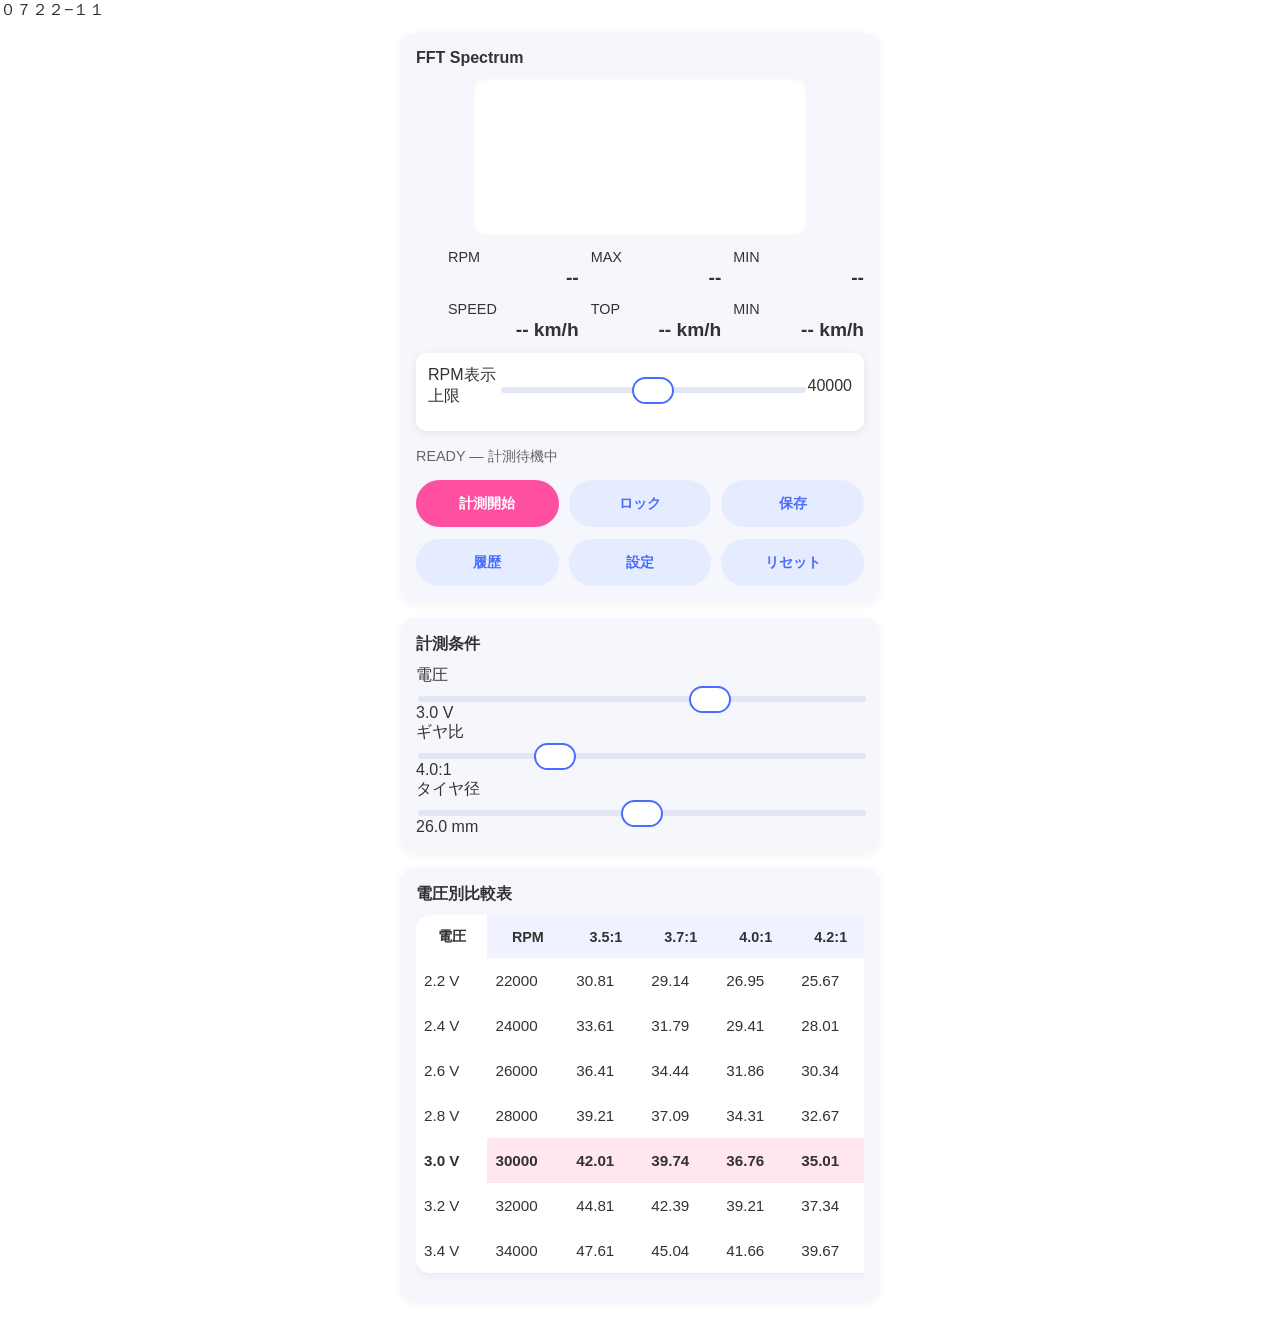
==== commit b18eb99a: "Refactor RPM input and motor type options Removed RPM minimum limit input and associated modal. Upda" ====
--- a/index.html
+++ b/index.html
@@ -1,3 +1,5 @@
+０７２２−１１
+
 <!DOCTYPE html>
 <html lang="ja">
 <head>
@@ -30,6 +32,7 @@
     .comparison-table thead th { position:sticky; top:0; background:#f0f3ff; z-index:3; font-weight:700; padding:12px 8px; font-size:0.9rem; }
     .comparison-table td:first-child, .comparison-table th:first-child { position:sticky; left:0; background:#fff; z-index:2; }
     .comparison-table td { padding:14px 8px; font-size:0.95rem; }
+    .highlight { background:#ffe6f0 !important; font-weight:bold; }
     .modal-backdrop { position:fixed; inset:0; background:rgba(0,0,0,0.35); display:flex; justify-content:center; align-items:flex-end; }
     .modal { width:100%; max-width:480px; background:#f5f7fc; border-radius:18px 18px 0 0; padding:18px; position:relative; margin:0 auto; }
     .modal-title { font-size:1.1rem; font-weight:700; margin-bottom:12px; }
@@ -66,11 +69,6 @@
       </div>
       <div class="rpm-limit-box">
         <div class="rpm-limit-row">
-          <label>RPM表示下限</label>
-          <input id="rpmMinLimit" type="range" min="0" max="5000" value="1000">
-          <span id="rpmMinLimitValue">1000</span>
-        </div>
-        <div class="rpm-limit-row">
           <label>RPM表示上限</label>
           <input id="rpmMaxLimit" type="range" min="20000" max="60000" value="40000">
           <span id="rpmMaxLimitValue">40000</span>
@@ -128,69 +126,37 @@
     </section>
   </div>
 
-  <!-- 履歴モーダル -->
-  <div id="historyModalBackdrop" class="modal-backdrop hidden">
-    <div class="modal">
-      <div class="modal-title">履歴一覧</div>
-      <div class="history-filter">
-        <div><label for="filterVoltage">電圧</label><select id="filterVoltage"></select></div>
-        <div><label for="filterGear">ギヤ比</label><select id="filterGear"></select></div>
-        <div><label for="filterTire">タイヤ径</label><select id="filterTire"></select></div>
-        <div><label for="filterMotor">モーター</label><select id="filterMotor"></select></div>
-        <div><label for="filterName">名前</label><select id="filterName"></select></div>
-        <button id="historySearchBtn">検索</button>
-      </div>
-      <div class="history-scroll">
-        <div class="history-header-row">
-          <span>日付</span><span>名前</span><span>モーター</span><span>速度</span><span>RPM</span><span>電圧</span><span>ギヤ比</span><span>タイヤ径</span>
-        </div>
-        <div id="historyList"></div>
-      </div>
-      <button id="closeHistory" class="close-btn">閉じる</button>
-    </div>
-  </div>
-
   <!-- 保存モーダル -->
   <div id="saveModalBackdrop" class="modal-backdrop hidden">
     <div class="modal">
       <div class="modal-title">保存</div>
-      <input id="saveNameInput" class="text-input" placeholder="名前を入力">
+      <input id="saveNameInput" class="text-input" placeholder="名前を入力" maxlength="8">
       <select id="motorTypeSelect" class="text-input">
         <option value="">モーターを選択</option>
-        <option value="REV">REV</option>
-        <option value="AT">AT</option>
-        <option value="PRO">PRO</option>
+        <option value="ノーマルPRO">ノーマルPRO</option>
+        <option value="レブチューンPRO">レブチューンPRO</option>
+        <option value="トルクチューンPRO">トルクチューンPRO</option>
+        <option value="アトミックチューンPRO">アトミックチューンPRO</option>
+        <option value="ライトダッシュPRO">ライトダッシュPRO</option>
+        <option value="ハイパーダッシュPRO">ハイパーダッシュPRO</option>
+        <option value="マッハダッシュPRO">マッハダッシュPRO</option>
+        <option value="ノーマル">ノーマル</option>
+        <option value="レブチューン">レブチューン</option>
+        <option value="トルクチューン">トルクチューン</option>
+        <option value="アトミックチューン">アトミックチューン</option>
+        <option value="ダッシュ1号">ダッシュ1号</option>
+        <option value="ダッシュ2号">ダッシュ2号</option>
+        <option value="ライトダッシュ">ライトダッシュ</option>
+        <option value="ハイパーダッシュ3">ハイパーダッシュ3</option>
+        <option value="パワーダッシュ">パワーダッシュ</option>
+        <option value="スプリントダッシュ">スプリントダッシュ</option>
       </select>
       <button id="saveConfirmBtn">保存する</button>
       <button id="saveCancelBtn" class="close-btn">キャンセル</button>
     </div>
   </div>
 
-  <!-- 設定モーダル -->
-  <div id="settingsModalBackdrop" class="modal-backdrop hidden">
-    <div class="modal">
-      <div class="modal-title">設定</div>
-      <button id="helpButton" class="help-btn">？</button>
-      <div id="helpText" class="help-text hidden">FFT計測の補正値などを設定できます。</div>
-      <div class="setting-item">
-        <div class="setting-label">ノイズ除去</div>
-        <input id="noiseRange" type="range" min="0" max="40" value="20">
-        <div id="noiseLabel">20 dB</div>
-      </div>
-      <div class="setting-item">
-        <div class="setting-label">RPM補正係数</div>
-        <input id="rpmCalRange" type="range" min="0.80" max="1.20" step="0.01" value="1.00">
-        <div id="rpmCalLabel">1.00</div>
-      </div>
-      <div class="setting-item">
-        <div class="setting-label">負荷補正</div>
-        <input id="loadFactorRange" type="range" min="0" max="30" value="0">
-        <div id="loadFactorLabel">0%</div>
-      </div>
-      <button id="settingsResetBtn" class="close-btn">初期化</button>
-      <button id="closeSettings" class="close-btn">閉じる</button>
-    </div>
-  </div>
+  <!-- その他のモーダル（履歴・設定）は必要に応じて追加 -->
 
   <script>
     const SAMPLE_RATE = 48000;
@@ -208,8 +174,7 @@
     const state = {
       rpmNow: 0, rpmMax: 0, rpmMin: Infinity,
       speedNow: 0, speedTop: 0, speedMin: Infinity,
-      voltage: 3.0, gearIndex: 2, tireMm: 26.0,
-      history: []
+      voltage: 3.0, gearIndex: 2, tireMm: 26.0, history: []
     };
 
     const UI = {
@@ -220,9 +185,7 @@
       speedNow: document.getElementById("speedNow"),
       speedTop: document.getElementById("speedTop"),
       speedMin: document.getElementById("speedMin"),
-      rpmMinLimit: document.getElementById("rpmMinLimit"),
       rpmMaxLimit: document.getElementById("rpmMaxLimit"),
-      rpmMinLimitValue: document.getElementById("rpmMinLimitValue"),
       rpmMaxLimitValue: document.getElementById("rpmMaxLimitValue"),
       startBtn: document.getElementById("startBtn"),
       lockBtn: document.getElementById("lockBtn"),
@@ -238,31 +201,11 @@
       tireRange: document.getElementById("tireRange"),
       tireLabel: document.getElementById("tireLabel"),
       comparisonBody: document.getElementById("comparisonBody"),
-      historyModal: document.getElementById("historyModalBackdrop"),
-      filterVoltage: document.getElementById("filterVoltage"),
-      filterGear: document.getElementById("filterGear"),
-      filterTire: document.getElementById("filterTire"),
-      filterMotor: document.getElementById("filterMotor"),
-      filterName: document.getElementById("filterName"),
-      historySearchBtn: document.getElementById("historySearchBtn"),
-      historyList: document.getElementById("historyList"),
-      closeHistory: document.getElementById("closeHistory"),
       saveModal: document.getElementById("saveModalBackdrop"),
       saveNameInput: document.getElementById("saveNameInput"),
       motorTypeSelect: document.getElementById("motorTypeSelect"),
       saveConfirmBtn: document.getElementById("saveConfirmBtn"),
-      saveCancelBtn: document.getElementById("saveCancelBtn"),
-      settingsModal: document.getElementById("settingsModalBackdrop"),
-      helpButton: document.getElementById("helpButton"),
-      helpText: document.getElementById("helpText"),
-      noiseRange: document.getElementById("noiseRange"),
-      noiseLabel: document.getElementById("noiseLabel"),
-      rpmCalRange: document.getElementById("rpmCalRange"),
-      rpmCalLabel: document.getElementById("rpmCalLabel"),
-      loadFactorRange: document.getElementById("loadFactorRange"),
-      loadFactorLabel: document.getElementById("loadFactorLabel"),
-      settingsResetBtn: document.getElementById("settingsResetBtn"),
-      closeSettings: document.getElementById("closeSettings")
+      saveCancelBtn: document.getElementById("saveCancelBtn")
     };
 
     async function initAudio() {
@@ -292,22 +235,19 @@
       ctx.clearRect(0, 0, canvas.width, canvas.height);
 
       const nyquist = SAMPLE_RATE / 2;
-      const minRpm = parseInt(UI.rpmMinLimit.value, 10);
-      const maxRpm = parseInt(UI.rpmMaxLimit.value, 10);
-      const minHz = minRpm / 60;
+      const maxRpm = parseInt(UI.rpmMaxLimit.value, 10) || 60000;
       const maxHz = maxRpm / 60;
-      const minIndex = Math.max(0, Math.floor(minHz / nyquist * fftBuffer.length));
       const maxIndex = Math.min(fftBuffer.length - 1, Math.floor(maxHz / nyquist * fftBuffer.length));
 
       ctx.beginPath();
       ctx.strokeStyle = "#4a6cff";
       ctx.lineWidth = 2.5;
 
-      for (let i = minIndex; i <= maxIndex; i++) {
-        const x = (i - minIndex) / (maxIndex - minIndex + 1) * canvas.width;
+      for (let i = 0; i <= maxIndex; i++) {
+        const x = i / maxIndex * canvas.width;
         const norm = Math.max(0, (fftBuffer[i] + 120) / 120);
         const y = canvas.height * (1 - norm);
-        if (i === minIndex) ctx.moveTo(x, y);
+        if (i === 0) ctx.moveTo(x, y);
         else ctx.lineTo(x, y);
       }
       ctx.stroke();
@@ -318,15 +258,12 @@
       analyser.getFloatFrequencyData(fftBuffer);
 
       const nyquist = SAMPLE_RATE / 2;
-      const minRpm = parseInt(UI.rpmMinLimit.value, 10);
-      const maxRpm = parseInt(UI.rpmMaxLimit.value, 10);
-      const minHz = minRpm / 60;
+      const maxRpm = parseInt(UI.rpmMaxLimit.value, 10) || 60000;
       const maxHz = maxRpm / 60;
-      const minIndex = Math.max(0, Math.floor(minHz / nyquist * fftBuffer.length));
       const maxIndex = Math.min(fftBuffer.length - 1, Math.floor(maxHz / nyquist * fftBuffer.length));
 
       let bestIndex = -1, bestValue = -Infinity;
-      for (let i = minIndex; i <= maxIndex; i++) {
+      for (let i = 0; i <= maxIndex; i++) {
         if (fftBuffer[i] > bestValue) {
           bestValue = fftBuffer[i];
           bestIndex = i;
@@ -339,9 +276,9 @@
     function computeRpm(peakHz) {
       if (!peakHz) return 0;
       let rpm = peakHz * 60;
-      const cal = parseFloat(UI.rpmCalRange.value || 1.0);
+      const cal = parseFloat(UI.rpmCalRange ? UI.rpmCalRange.value : 1.0);
       rpm *= cal;
-      const loadFactor = parseFloat(UI.loadFactorRange.value || 0);
+      const loadFactor = parseFloat(UI.loadFactorRange ? UI.loadFactorRange.value : 0);
       rpm *= (1 - loadFactor / 100);
       return rpm;
     }
@@ -377,12 +314,13 @@
 
     function buildComparisonTable() {
       UI.comparisonBody.innerHTML = "";
-      const voltages = [2.2,2.4,2.6,2.8,3.0,3.2,3.4];
+      const voltages = [2.2, 2.4, 2.6, 2.8, 3.0, 3.2, 3.4];
       voltages.forEach(v => {
         const baseRpm = state.rpmNow || 30000;
         const scale = v / state.voltage;
         const rpm = baseRpm * scale;
         const tr = document.createElement("tr");
+        if (Math.abs(v - state.voltage) < 0.05) tr.classList.add("highlight");
         tr.innerHTML = `<td>${v.toFixed(1)} V</td><td>${Math.round(rpm)}</td>`;
         gearRatios.forEach(gr => {
           const sp = computeSpeed(rpm, gr, state.tireMm).toFixed(2);
@@ -425,14 +363,14 @@
       locked = false;
       state.rpmNow = 0; state.rpmMax = 0; state.rpmMin = Infinity;
       state.speedNow = 0; state.speedTop = 0; state.speedMin = Infinity;
-      UI.rpmNow.textContent = UI.rpmMax.textContent = UI.rpmMin.textContent = "--";
-      UI.speedNow.textContent = UI.speedTop.textContent = UI.speedMin.textContent = "-- km/h";
+      UI.rpmNow.textContent = "--";
+      UI.rpmMax.textContent = "--";
+      UI.rpmMin.textContent = "--";
+      UI.speedNow.textContent = "-- km/h";
+      UI.speedTop.textContent = "-- km/h";
+      UI.speedMin.textContent = "-- km/h";
       UI.statusLine.textContent = "READY — 計測待機中";
     });
-
-    // 履歴・保存・設定
-    UI.historyBtn2.addEventListener("click", () => UI.historyModal.classList.remove("hidden"));
-    UI.closeHistory.addEventListener("click", () => UI.historyModal.classList.add("hidden"));
 
     UI.saveBtn.addEventListener("click", () => UI.saveModal.classList.remove("hidden"));
     UI.saveCancelBtn.addEventListener("click", () => UI.saveModal.classList.add("hidden"));
@@ -450,38 +388,32 @@
         tire: state.tireMm.toFixed(1)
       };
       state.history.push(entry);
-      renderHistory();
       UI.saveModal.classList.add("hidden");
-    });
-
-    function renderHistory() {
-      UI.historyList.innerHTML = "";
-      state.history.forEach(h => {
-        const row = document.createElement("div");
-        row.className = "history-row";
-        row.innerHTML = `<span>${h.date}</span><span>${h.name}</span><span>${h.motor}</span><span>${h.speed}</span><span>${h.rpm}</span><span>${h.voltage}</span><span>${h.gear}</span><span>${h.tire}</span>`;
-        UI.historyList.appendChild(row);
-      });
-    }
-
-    UI.settingsBtn2.addEventListener("click", () => UI.settingsModal.classList.remove("hidden"));
-    UI.closeSettings.addEventListener("click", () => UI.settingsModal.classList.add("hidden"));
-    UI.helpButton.addEventListener("click", () => UI.helpText.classList.toggle("hidden"));
-
-    UI.noiseRange.addEventListener("input", () => UI.noiseLabel.textContent = UI.noiseRange.value + " dB");
-    UI.rpmCalRange.addEventListener("input", () => UI.rpmCalLabel.textContent = UI.rpmCalRange.value);
-    UI.loadFactorRange.addEventListener("input", () => UI.loadFactorLabel.textContent = UI.loadFactorRange.value + "%");
-
-    UI.settingsResetBtn.addEventListener("click", () => {
-      UI.noiseRange.value = 20; UI.noiseLabel.textContent = "20 dB";
-      UI.rpmCalRange.value = 1.00; UI.rpmCalLabel.textContent = "1.00";
-      UI.loadFactorRange.value = 0; UI.loadFactorLabel.textContent = "0%";
-    });
+      UI.saveNameInput.value = "";
+    });
+
+    // 計測条件変更時に比較表更新
+    UI.voltageRange.addEventListener("input", () => {
+      state.voltage = parseFloat(UI.voltageRange.value);
+      UI.voltageLabel.textContent = state.voltage.toFixed(1) + " V";
+      buildComparisonTable();
+    });
+    UI.gearRange.addEventListener("input", () => {
+      state.gearIndex = parseInt(UI.gearRange.value, 10);
+      UI.gearLabel.textContent = ["3.5:1","3.7:1","4.0:1","4.2:1","5.0:1","6.4:1","8.75:1","11.2:1"][state.gearIndex] || "4.0:1";
+      buildComparisonTable();
+    });
+    UI.tireRange.addEventListener("input", () => {
+      state.tireMm = parseFloat(UI.tireRange.value);
+      UI.tireLabel.textContent = state.tireMm.toFixed(1) + " mm";
+      buildComparisonTable();
+    });
+
+    UI.rpmMaxLimit.addEventListener("input", () => UI.rpmMaxLimitValue.textContent = UI.rpmMaxLimit.value);
 
     window.addEventListener('load', () => {
       resizeCanvas();
-      UI.rpmMinLimitValue.textContent = UI.rpmMinLimit.value;
-      UI.rpmMaxLimitValue.textContent = UI.rpmMaxLimit.value;
+      buildComparisonTable();
     });
   </script>
 </body>
